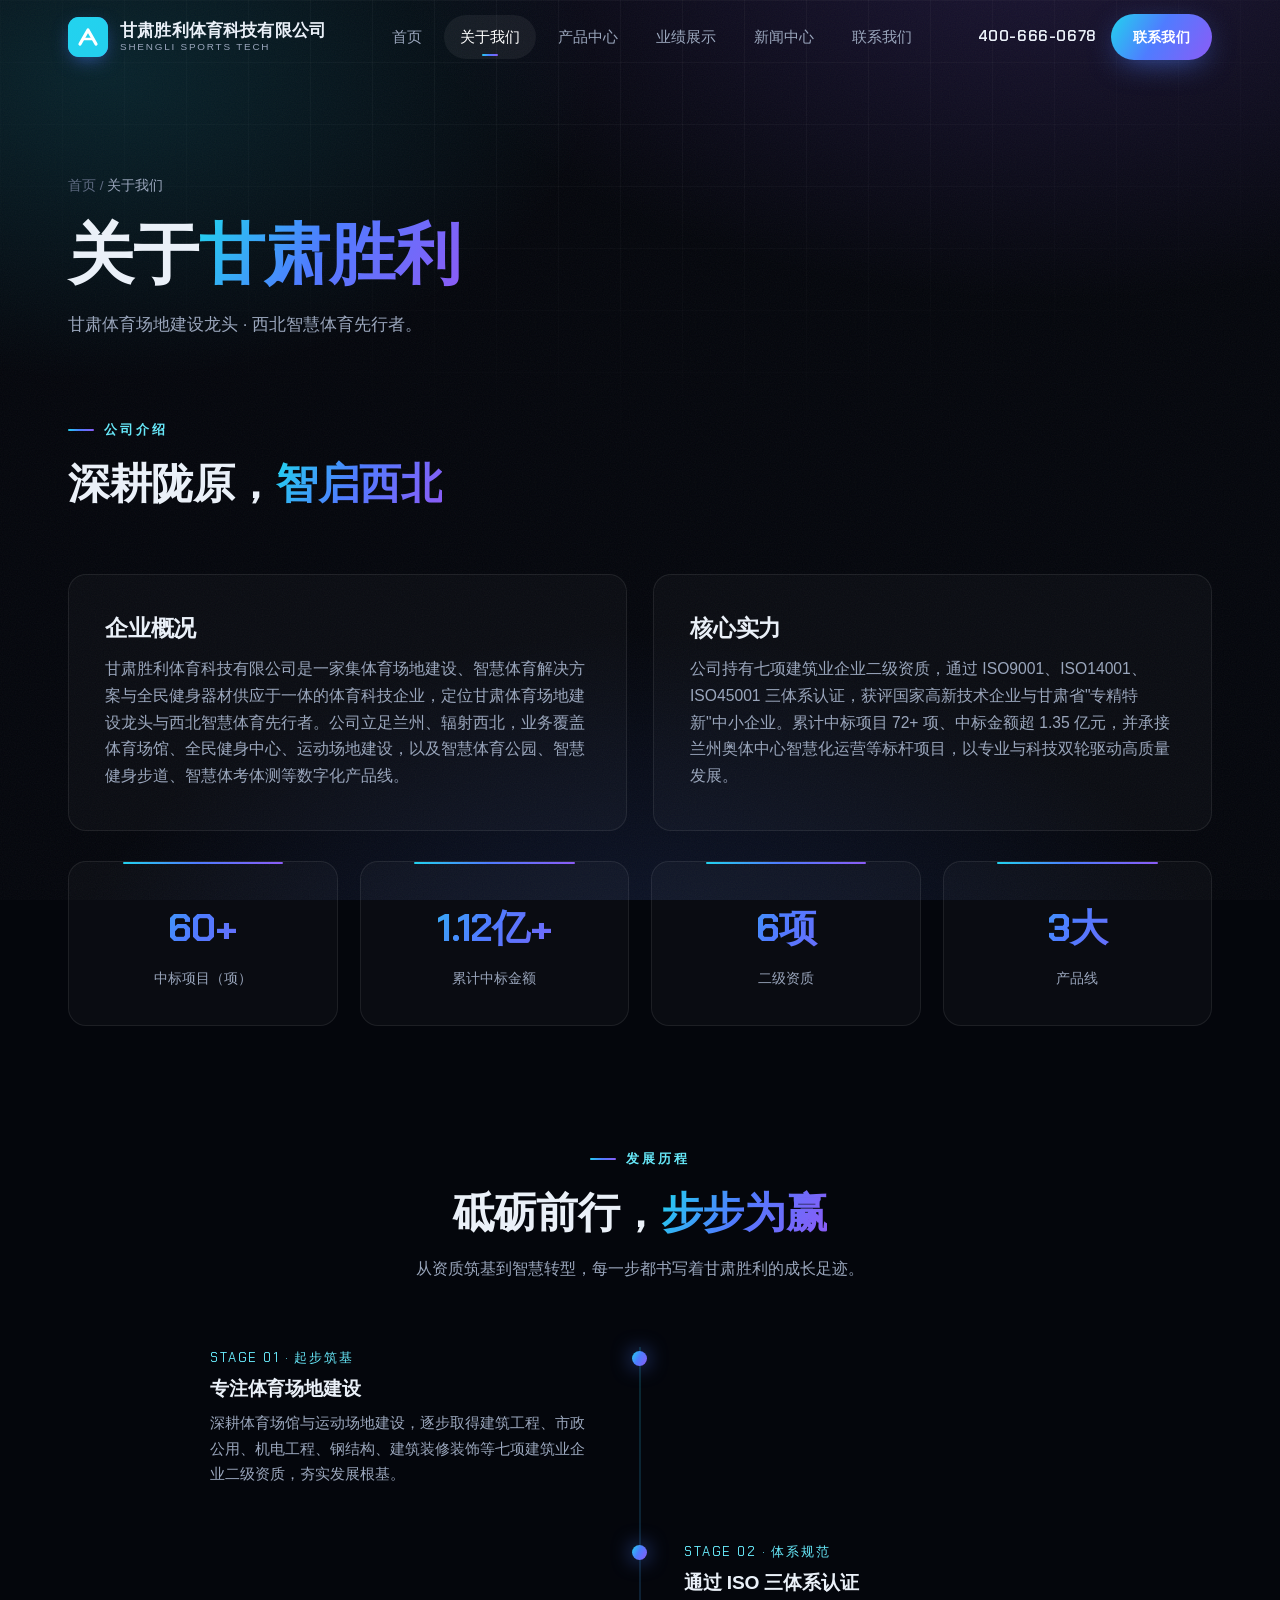
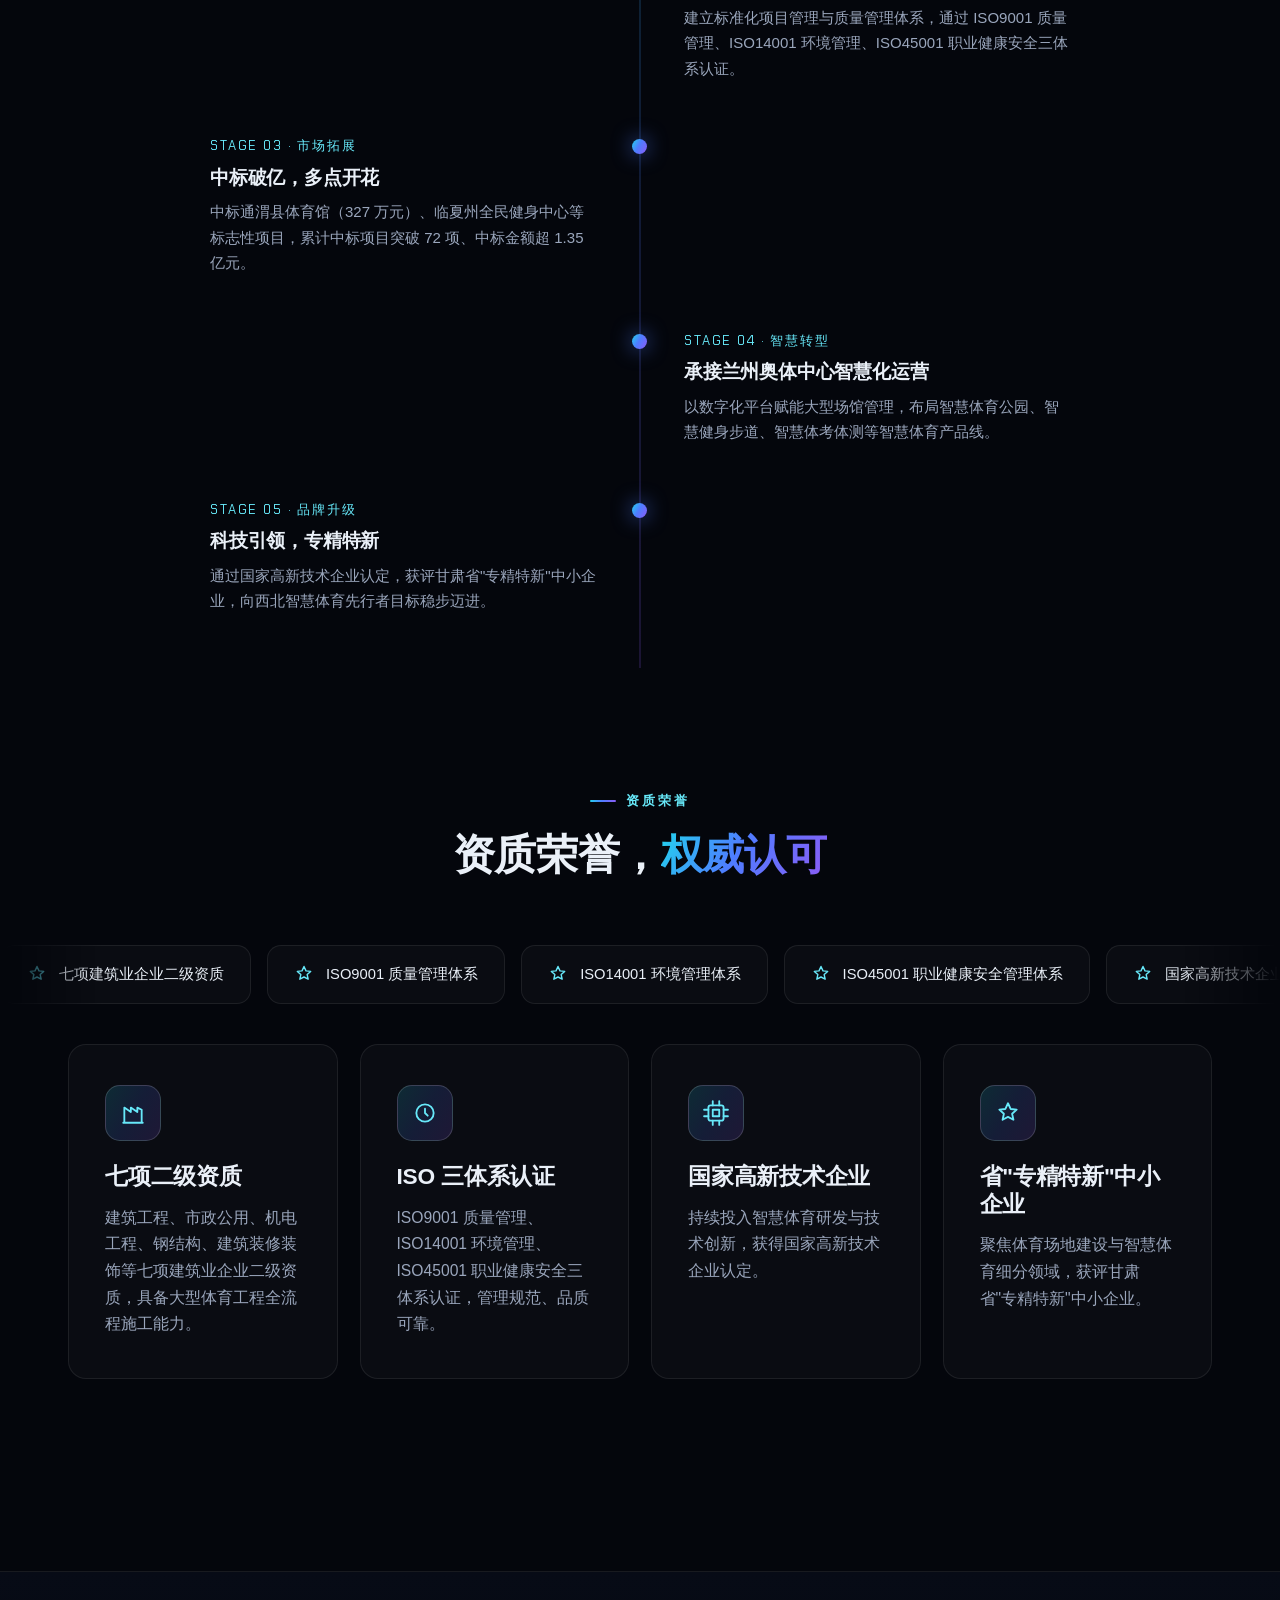
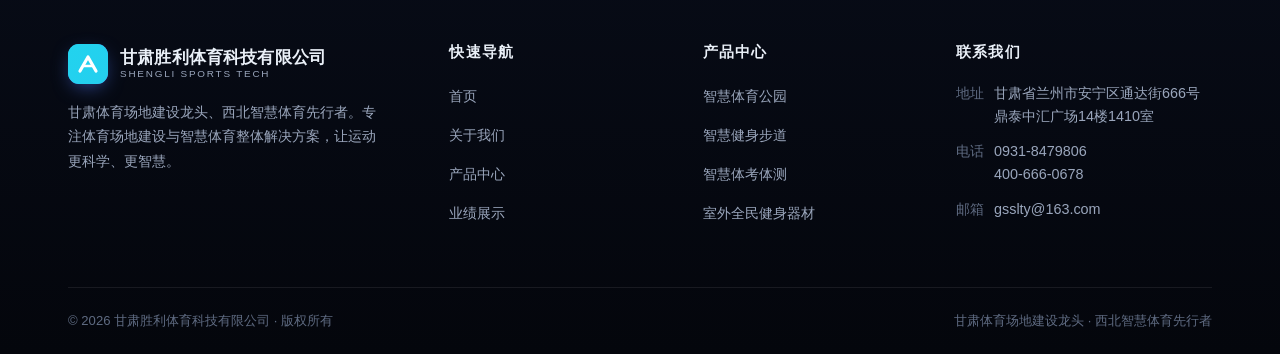
==== about.html @ 9ce58625 "feat: 甘肃胜利体育科技官网初版（深色科技风，六页整站）" ====
<!DOCTYPE html>
<html lang="zh-CN">
<head>
<meta charset="UTF-8">
<meta name="viewport" content="width=device-width, initial-scale=1.0">
<title>关于我们 · 甘肃胜利体育科技有限公司</title>
<meta name="description" content="了解甘肃胜利体育科技有限公司：甘肃体育场地建设龙头、西北智慧体育先行者，七项二级资质、ISO三体系、高新技术企业、省专精特新。">
<link rel="icon" href="data:image/svg+xml,%3Csvg xmlns='http://www.w3.org/2000/svg' viewBox='0 0 64 64'%3E%3Cdefs%3E%3ClinearGradient id='g' x1='0' y1='0' x2='64' y2='64'%3E%3Cstop stop-color='%2322d3ee'/%3E%3Cstop offset='1' stop-color='%238b5cf6'/%3E%3C/linearGradient%3E%3C/defs%3E%3Crect width='64' height='64' rx='16' fill='url(%23g)'/%3E%3Cpath d='M18 44 L32 20 L46 44' stroke='white' stroke-width='5' fill='none' stroke-linecap='round' stroke-linejoin='round'/%3E%3C/svg%3E">
<link rel="preconnect" href="https://fonts.googleapis.com">
<link rel="preconnect" href="https://fonts.gstatic.com" crossorigin>
<link href="https://fonts.googleapis.com/css2?family=Chakra+Petch:wght@500;600;700&display=swap" rel="stylesheet">
<link rel="stylesheet" href="assets/css/style.css">
</head>
<body>

<main>

  <section class="page-hero">
    <div class="container">
      <div class="crumb reveal"><a href="index.html">首页</a> / <b>关于我们</b></div>
      <h1 class="reveal">关于<span class="grad-text">甘肃胜利</span></h1>
      <p class="sub reveal" data-delay="1">甘肃体育场地建设龙头 · 西北智慧体育先行者。</p>
    </div>
  </section>

  <!-- 公司介绍 -->
  <section class="section" style="padding-top:0;">
    <div class="container">
      <div class="section-head reveal">
        <span class="eyebrow">公司介绍</span>
        <h2 class="section-title">深耕陇原，<span class="grad-text">智启西北</span></h2>
      </div>
      <div class="dual-grid">
        <div class="card position-card reveal">
          <h3>企业概况</h3>
          <p>甘肃胜利体育科技有限公司是一家集体育场地建设、智慧体育解决方案与全民健身器材供应于一体的体育科技企业，定位甘肃体育场地建设龙头与西北智慧体育先行者。公司立足兰州、辐射西北，业务覆盖体育场馆、全民健身中心、运动场地建设，以及智慧体育公园、智慧健身步道、智慧体考体测等数字化产品线。</p>
        </div>
        <div class="card position-card reveal" data-delay="1">
          <h3>核心实力</h3>
          <p>公司持有七项建筑业企业二级资质，通过 ISO9001、ISO14001、ISO45001 三体系认证，获评国家高新技术企业与甘肃省"专精特新"中小企业。累计中标项目 72+ 项、中标金额超 1.35 亿元，并承接兰州奥体中心智慧化运营等标杆项目，以专业与科技双轮驱动高质量发展。</p>
        </div>
      </div>
      <div class="bid-stats" style="margin-top:30px;">
        <div class="bid-stat reveal"><div class="v grad-text" data-count="72" data-suffix="+">72+</div><div class="l">中标项目（项）</div></div>
        <div class="bid-stat reveal" data-delay="1"><div class="v grad-text" data-count="1.35" data-decimals="2" data-suffix="亿+">1.35亿+</div><div class="l">累计中标金额</div></div>
        <div class="bid-stat reveal" data-delay="2"><div class="v grad-text" data-count="7" data-suffix="项">7项</div><div class="l">二级资质</div></div>
        <div class="bid-stat reveal" data-delay="3"><div class="v grad-text" data-count="4" data-suffix="大">4大</div><div class="l">产品线</div></div>
      </div>
    </div>
  </section>

  <!-- 发展历程 -->
  <section class="section" style="padding-top:0;">
    <div class="container">
      <div class="section-head center reveal">
        <span class="eyebrow">发展历程</span>
        <h2 class="section-title">砥砺前行，<span class="grad-text">步步为赢</span></h2>
        <p class="section-sub">从资质筑基到智慧转型，每一步都书写着甘肃胜利的成长足迹。</p>
      </div>
      <div class="timeline">
        <div class="tl-item reveal"><span class="dot"></span><div class="stage">STAGE 01 · 起步筑基</div><h3>专注体育场地建设</h3><p>深耕体育场馆与运动场地建设，逐步取得建筑工程、市政公用、机电工程、钢结构、建筑装修装饰等七项建筑业企业二级资质，夯实发展根基。</p></div>
        <div class="tl-item reveal"><span class="dot"></span><div class="stage">STAGE 02 · 体系规范</div><h3>通过 ISO 三体系认证</h3><p>建立标准化项目管理与质量管理体系，通过 ISO9001 质量管理、ISO14001 环境管理、ISO45001 职业健康安全三体系认证。</p></div>
        <div class="tl-item reveal"><span class="dot"></span><div class="stage">STAGE 03 · 市场拓展</div><h3>中标破亿，多点开花</h3><p>中标通渭县体育馆（327 万元）、临夏州全民健身中心等标志性项目，累计中标项目突破 72 项、中标金额超 1.35 亿元。</p></div>
        <div class="tl-item reveal"><span class="dot"></span><div class="stage">STAGE 04 · 智慧转型</div><h3>承接兰州奥体中心智慧化运营</h3><p>以数字化平台赋能大型场馆管理，布局智慧体育公园、智慧健身步道、智慧体考体测等智慧体育产品线。</p></div>
        <div class="tl-item reveal"><span class="dot"></span><div class="stage">STAGE 05 · 品牌升级</div><h3>科技引领，专精特新</h3><p>通过国家高新技术企业认定，获评甘肃省"专精特新"中小企业，向西北智慧体育先行者目标稳步迈进。</p></div>
      </div>
    </div>
  </section>

  <!-- 资质荣誉 -->
  <section class="section" style="padding-top:0;">
    <div class="container">
      <div class="section-head center reveal">
        <span class="eyebrow">资质荣誉</span>
        <h2 class="section-title">资质荣誉，<span class="grad-text">权威认可</span></h2>
      </div>
    </div>
    <div class="honor-marquee reveal">
      <div class="honor-track">
        <span class="honor-chip"><svg viewBox="0 0 24 24" fill="none" stroke="currentColor" stroke-width="1.7" stroke-linecap="round" stroke-linejoin="round"><path d="M12 3l2.4 5.3 5.6.6-4.2 3.8 1.2 5.5L12 15.6 7 18.2l1.2-5.5L4 8.9l5.6-.6z"/></svg>七项建筑业企业二级资质</span>
        <span class="honor-chip"><svg viewBox="0 0 24 24" fill="none" stroke="currentColor" stroke-width="1.7" stroke-linecap="round" stroke-linejoin="round"><path d="M12 3l2.4 5.3 5.6.6-4.2 3.8 1.2 5.5L12 15.6 7 18.2l1.2-5.5L4 8.9l5.6-.6z"/></svg>ISO9001 质量管理体系</span>
        <span class="honor-chip"><svg viewBox="0 0 24 24" fill="none" stroke="currentColor" stroke-width="1.7" stroke-linecap="round" stroke-linejoin="round"><path d="M12 3l2.4 5.3 5.6.6-4.2 3.8 1.2 5.5L12 15.6 7 18.2l1.2-5.5L4 8.9l5.6-.6z"/></svg>ISO14001 环境管理体系</span>
        <span class="honor-chip"><svg viewBox="0 0 24 24" fill="none" stroke="currentColor" stroke-width="1.7" stroke-linecap="round" stroke-linejoin="round"><path d="M12 3l2.4 5.3 5.6.6-4.2 3.8 1.2 5.5L12 15.6 7 18.2l1.2-5.5L4 8.9l5.6-.6z"/></svg>ISO45001 职业健康安全管理体系</span>
        <span class="honor-chip"><svg viewBox="0 0 24 24" fill="none" stroke="currentColor" stroke-width="1.7" stroke-linecap="round" stroke-linejoin="round"><path d="M12 3l2.4 5.3 5.6.6-4.2 3.8 1.2 5.5L12 15.6 7 18.2l1.2-5.5L4 8.9l5.6-.6z"/></svg>国家高新技术企业</span>
        <span class="honor-chip"><svg viewBox="0 0 24 24" fill="none" stroke="currentColor" stroke-width="1.7" stroke-linecap="round" stroke-linejoin="round"><path d="M12 3l2.4 5.3 5.6.6-4.2 3.8 1.2 5.5L12 15.6 7 18.2l1.2-5.5L4 8.9l5.6-.6z"/></svg>甘肃省"专精特新"中小企业</span>
        <span class="honor-chip"><svg viewBox="0 0 24 24" fill="none" stroke="currentColor" stroke-width="1.7" stroke-linecap="round" stroke-linejoin="round"><path d="M12 3l2.4 5.3 5.6.6-4.2 3.8 1.2 5.5L12 15.6 7 18.2l1.2-5.5L4 8.9l5.6-.6z"/></svg>兰州奥体中心智慧化运营</span>
      </div>
    </div>
    <div class="container">
      <div class="honor-grid">
        <div class="card position-card reveal">
          <div class="ico"><svg viewBox="0 0 24 24" fill="none" stroke="currentColor" stroke-width="1.7" stroke-linecap="round" stroke-linejoin="round"><path d="M3 21h18M4 21V7l6 4V7l6 4V7l4 2v12"/></svg></div>
          <h3>七项二级资质</h3>
          <p>建筑工程、市政公用、机电工程、钢结构、建筑装修装饰等七项建筑业企业二级资质，具备大型体育工程全流程施工能力。</p>
        </div>
        <div class="card position-card reveal" data-delay="1">
          <div class="ico"><svg viewBox="0 0 24 24" fill="none" stroke="currentColor" stroke-width="1.7" stroke-linecap="round" stroke-linejoin="round"><circle cx="12" cy="12" r="8"/><path d="M12 8v4l2.5 2.5"/></svg></div>
          <h3>ISO 三体系认证</h3>
          <p>ISO9001 质量管理、ISO14001 环境管理、ISO45001 职业健康安全三体系认证，管理规范、品质可靠。</p>
        </div>
        <div class="card position-card reveal" data-delay="2">
          <div class="ico"><svg viewBox="0 0 24 24" fill="none" stroke="currentColor" stroke-width="1.7" stroke-linecap="round" stroke-linejoin="round"><rect x="5" y="5" width="14" height="14" rx="2"/><path d="M9 1v4M15 1v4M9 19v4M15 19v4M1 9h4M1 15h4M19 9h4M19 15h4M9 9h6v6H9z"/></svg></div>
          <h3>国家高新技术企业</h3>
          <p>持续投入智慧体育研发与技术创新，获得国家高新技术企业认定。</p>
        </div>
        <div class="card position-card reveal" data-delay="3">
          <div class="ico"><svg viewBox="0 0 24 24" fill="none" stroke="currentColor" stroke-width="1.7" stroke-linecap="round" stroke-linejoin="round"><path d="M12 3l2.4 5.3 5.6.6-4.2 3.8 1.2 5.5L12 15.6 7 18.2l1.2-5.5L4 8.9l5.6-.6z"/></svg></div>
          <h3>省"专精特新"中小企业</h3>
          <p>聚焦体育场地建设与智慧体育细分领域，获评甘肃省"专精特新"中小企业。</p>
        </div>
      </div>
    </div>
  </section>

</main>

<script src="assets/js/main.js"></script>
</body>
</html>
---- assets/css/style.css ----
/* ============================================================
   甘肃胜利体育科技有限公司 · 官网设计系统
   深色科技风 · 蓝紫青高级配色 · 大留白 · 微动效
   ============================================================ */

:root {
  /* 基础色 */
  --bg: #04060c;
  --bg-2: #070b16;
  --bg-3: #0b1120;
  --panel: rgba(255, 255, 255, 0.028);
  --panel-2: rgba(255, 255, 255, 0.045);
  --border: rgba(255, 255, 255, 0.08);
  --border-strong: rgba(255, 255, 255, 0.16);

  /* 文字 */
  --text: #eaf0f8;
  --text-muted: #9aa6bc;
  --text-dim: #5f6b82;

  /* 品牌色（蓝 · 紫 · 青） */
  --cyan: #22d3ee;
  --cyan-soft: #67e8f9;
  --blue: #4f7cff;
  --blue-soft: #7ea2ff;
  --violet: #8b5cf6;
  --violet-soft: #b49af9;

  --grad: linear-gradient(120deg, #22d3ee 0%, #4f7cff 46%, #8b5cf6 100%);
  --grad-soft: linear-gradient(120deg, rgba(34,211,238,.16), rgba(79,124,255,.16), rgba(139,92,246,.16));

  --font-sans: "PingFang SC", "Hiragino Sans GB", "Microsoft YaHei", "Noto Sans CJK SC", -apple-system, "Segoe UI", Roboto, sans-serif;
  --font-display: "Chakra Petch", "PingFang SC", "Hiragino Sans GB", "Microsoft YaHei", sans-serif;

  --maxw: 1200px;
  --radius: 18px;
  --radius-sm: 12px;
  --nav-h: 74px;
  --ease: cubic-bezier(.22, 1, .36, 1);
}

* { margin: 0; padding: 0; box-sizing: border-box; }

html { scroll-behavior: smooth; -webkit-text-size-adjust: 100%; }

body {
  font-family: var(--font-sans);
  background: var(--bg);
  color: var(--text);
  line-height: 1.7;
  font-size: 16px;
  overflow-x: hidden;
  -webkit-font-smoothing: antialiased;
  text-rendering: optimizeLegibility;
}

::selection { background: rgba(79, 124, 255, .35); color: #fff; }

img, svg { display: block; max-width: 100%; }
a { color: inherit; text-decoration: none; }
ul { list-style: none; }
button { font-family: inherit; cursor: pointer; border: none; background: none; color: inherit; }

/* 全局氛围背景：网格 + 光晕 */
.site-bg {
  position: fixed;
  inset: 0;
  z-index: -2;
  background:
    radial-gradient(1100px 620px at 82% -8%, rgba(139, 92, 246, .18), transparent 60%),
    radial-gradient(900px 560px at 8% 8%, rgba(34, 211, 238, .14), transparent 55%),
    radial-gradient(1000px 720px at 50% 118%, rgba(79, 124, 255, .16), transparent 60%),
    var(--bg);
}
.site-bg::after {
  content: "";
  position: absolute;
  inset: 0;
  background-image:
    linear-gradient(rgba(255,255,255,.035) 1px, transparent 1px),
    linear-gradient(90deg, rgba(255,255,255,.035) 1px, transparent 1px);
  background-size: 62px 62px;
  -webkit-mask-image: radial-gradient(ellipse 90% 70% at 50% 0%, #000 20%, transparent 78%);
          mask-image: radial-gradient(ellipse 90% 70% at 50% 0%, #000 20%, transparent 78%);
}

/* 噪点纹理 */
.grain {
  position: fixed;
  inset: 0;
  z-index: -1;
  pointer-events: none;
  opacity: .05;
  background-image: url("data:image/svg+xml,%3Csvg xmlns='http://www.w3.org/2000/svg' width='160' height='160'%3E%3Cfilter id='n'%3E%3CfeTurbulence type='fractalNoise' baseFrequency='.85' numOctaves='2'/%3E%3C/filter%3E%3Crect width='100%25' height='100%25' filter='url(%23n)'/%3E%3C/svg%3E");
}

/* 排版 */
h1, h2, h3, h4 { font-weight: 700; line-height: 1.22; letter-spacing: -.01em; }
h1 { font-size: clamp(2.3rem, 5.4vw, 4.1rem); }
h2 { font-size: clamp(1.7rem, 3.4vw, 2.6rem); }
h3 { font-size: clamp(1.15rem, 2vw, 1.42rem); }

.num, .stat-value, .eyebrow, .badge { font-family: var(--font-display); }

.eyebrow {
  display: inline-flex;
  align-items: center;
  gap: 10px;
  font-size: .82rem;
  font-weight: 600;
  letter-spacing: .22em;
  text-transform: uppercase;
  color: var(--cyan-soft);
}
.eyebrow::before {
  content: "";
  width: 26px; height: 2px;
  background: var(--grad);
  border-radius: 2px;
}

.grad-text {
  background: var(--grad);
  -webkit-background-clip: text;
  background-clip: text;
  color: transparent;
}

/* 布局 */
.container { width: 100%; max-width: var(--maxw); margin: 0 auto; padding: 0 28px; }
.section { padding: clamp(64px, 9vw, 120px) 0; position: relative; }
.section-tight { padding: clamp(40px, 6vw, 72px) 0; }

.section-head { max-width: 720px; margin: 0 0 clamp(40px, 6vw, 64px); }
.section-head.center { margin-left: auto; margin-right: auto; text-align: center; }
.section-head.center .eyebrow { justify-content: center; }
.section-title { margin: 18px 0 16px; }
.section-sub { color: var(--text-muted); font-size: 1.02rem; }

/* 按钮 */
.btn {
  position: relative;
  display: inline-flex;
  align-items: center;
  gap: 10px;
  padding: 14px 30px;
  border-radius: 999px;
  font-size: .98rem;
  font-weight: 600;
  letter-spacing: .02em;
  transition: transform .35s var(--ease), box-shadow .35s var(--ease), background .35s var(--ease), border-color .35s;
  overflow: hidden;
  white-space: nowrap;
}
.btn svg { width: 17px; height: 17px; }
.btn-primary {
  background: var(--grad);
  color: #fff;
  box-shadow: 0 8px 30px -8px rgba(79, 124, 255, .65);
}
.btn-primary::after {
  content: "";
  position: absolute;
  inset: 0;
  background: linear-gradient(120deg, transparent 30%, rgba(255,255,255,.35) 50%, transparent 70%);
  transform: translateX(-110%);
  transition: transform .7s var(--ease);
}
.btn-primary:hover { transform: translateY(-3px); box-shadow: 0 14px 40px -8px rgba(79, 124, 255, .8); }
.btn-primary:hover::after { transform: translateX(110%); }
.btn-ghost {
  border: 1px solid var(--border-strong);
  background: rgba(255,255,255,.02);
  color: var(--text);
}
.btn-ghost:hover { border-color: var(--cyan); background: rgba(34,211,238,.08); transform: translateY(-3px); }
.btn-sm { padding: 11px 22px; font-size: .9rem; }

/* ============ 顶栏 ============ */
.site-header {
  position: fixed;
  top: 0; left: 0; right: 0;
  z-index: 100;
  height: var(--nav-h);
  transition: background .4s, border-color .4s, backdrop-filter .4s;
  border-bottom: 1px solid transparent;
}
.site-header.scrolled {
  background: rgba(4, 6, 12, .72);
  -webkit-backdrop-filter: blur(18px);
  backdrop-filter: blur(18px);
  border-bottom-color: var(--border);
}
.nav-wrap {
  height: var(--nav-h);
  display: flex;
  align-items: center;
  justify-content: space-between;
  gap: 24px;
}
.brand { display: flex; align-items: center; gap: 12px; }
.brand-mark {
  width: 40px; height: 40px;
  flex: none;
  border-radius: 11px;
  background: var(--grad);
  display: grid; place-items: center;
  box-shadow: 0 6px 20px -6px rgba(79, 124, 255, .7);
}
.brand-name { font-size: 1.05rem; font-weight: 700; letter-spacing: .01em; line-height: 1.2; }
.brand-name small { display: block; font-size: .62rem; font-weight: 500; letter-spacing: .18em; color: var(--text-muted); }

.nav-links { display: flex; align-items: center; gap: 6px; }
.nav-links a {
  position: relative;
  padding: 9px 16px;
  font-size: .95rem;
  color: var(--text-muted);
  border-radius: 999px;
  transition: color .3s, background .3s;
}
.nav-links a:hover { color: var(--text); }
.nav-links a.active { color: #fff; background: rgba(255,255,255,.06); }
.nav-links a.active::after {
  content: "";
  position: absolute;
  left: 50%; bottom: 3px;
  transform: translateX(-50%);
  width: 16px; height: 2px;
  background: var(--grad);
  border-radius: 2px;
}
.nav-cta { display: flex; align-items: center; gap: 14px; }
.nav-tel { font-family: var(--font-display); font-weight: 600; font-size: .95rem; color: var(--text); letter-spacing: .04em; }

.burger { display: none; width: 42px; height: 42px; border-radius: 10px; border: 1px solid var(--border-strong); position: relative; }
.burger span {
  position: absolute; left: 11px; right: 11px; height: 2px;
  background: var(--text); border-radius: 2px;
  transition: transform .35s var(--ease), opacity .25s;
}
.burger span:nth-child(1) { top: 15px; }
.burger span:nth-child(2) { top: 21px; }
.burger span:nth-child(3) { top: 27px; }
.burger.open span:nth-child(1) { top: 21px; transform: rotate(45deg); }
.burger.open span:nth-child(2) { opacity: 0; }
.burger.open span:nth-child(3) { top: 21px; transform: rotate(-45deg); }

/* 移动端导航 */
.mobile-menu {
  position: fixed;
  inset: 0;
  z-index: 99;
  background: rgba(4, 6, 12, .96);
  -webkit-backdrop-filter: blur(20px);
  backdrop-filter: blur(20px);
  display: flex;
  flex-direction: column;
  justify-content: center;
  padding: 0 32px;
  opacity: 0;
  pointer-events: none;
  transition: opacity .4s var(--ease);
}
.mobile-menu.open { opacity: 1; pointer-events: auto; }
.mobile-menu a {
  display: block;
  padding: 17px 4px;
  font-size: 1.5rem;
  font-weight: 600;
  color: var(--text);
  border-bottom: 1px solid var(--border);
  transition: color .3s, padding-left .3s;
}
.mobile-menu a:hover, .mobile-menu a.active { color: var(--cyan-soft); padding-left: 14px; }
.mobile-menu .m-tel { margin-top: 28px; color: var(--text-muted); font-size: 1rem; }

/* ============ Hero ============ */
.hero {
  position: relative;
  padding: calc(var(--nav-h) + clamp(60px, 9vw, 120px)) 0 clamp(64px, 9vw, 110px);
  overflow: hidden;
}
.hero-grid {
  display: grid;
  grid-template-columns: 1.05fr .95fr;
  gap: clamp(32px, 5vw, 64px);
  align-items: center;
}
.hero-badge {
  display: inline-flex;
  align-items: center;
  gap: 10px;
  padding: 9px 16px;
  border-radius: 999px;
  border: 1px solid var(--border-strong);
  background: var(--panel);
  font-size: .85rem;
  color: var(--text-muted);
  letter-spacing: .04em;
  margin-bottom: 26px;
}
.hero-badge .dot {
  width: 8px; height: 8px; border-radius: 50%;
  background: var(--cyan);
  box-shadow: 0 0 12px var(--cyan);
  animation: pulse 2.2s infinite;
}
@keyframes pulse { 0%,100% { opacity: 1; } 50% { opacity: .35; } }

.hero h1 { margin-bottom: 22px; }
.hero .lead { font-size: clamp(1.02rem, 1.6vw, 1.18rem); color: var(--text-muted); max-width: 560px; margin-bottom: 36px; }
.hero-actions { display: flex; flex-wrap: wrap; gap: 16px; margin-bottom: 48px; }

/* Hero 数据条 */
.hero-stats {
  display: grid;
  grid-template-columns: repeat(4, 1fr);
  gap: 0;
  border: 1px solid var(--border);
  border-radius: var(--radius);
  background: var(--panel);
  -webkit-backdrop-filter: blur(8px);
  backdrop-filter: blur(8px);
  overflow: hidden;
}
.hero-stats .stat { padding: 24px 20px; border-left: 1px solid var(--border); }
.hero-stats .stat:first-child { border-left: none; }
.stat-value {
  font-size: clamp(1.7rem, 3vw, 2.4rem);
  font-weight: 700;
  letter-spacing: -.02em;
  background: var(--grad);
  -webkit-background-clip: text;
  background-clip: text;
  color: transparent;
  line-height: 1.1;
}
.stat-label { margin-top: 7px; font-size: .82rem; color: var(--text-muted); letter-spacing: .05em; }

/* Hero 视觉 */
.hero-visual { position: relative; min-height: 420px; }
.hero-orbit {
  position: absolute;
  inset: 0;
  display: grid;
  place-items: center;
}
.hero-ring {
  position: absolute;
  border-radius: 50%;
  border: 1px solid var(--border);
}
.ring-1 { width: 300px; height: 300px; animation: spin 40s linear infinite; }
.ring-2 { width: 420px; height: 420px; border-style: dashed; animation: spin 70s linear infinite reverse; }
.ring-3 { width: 540px; height: 540px; opacity: .5; }
.ring-1::before, .ring-2::before {
  content: "";
  position: absolute;
  width: 10px; height: 10px;
  border-radius: 50%;
  background: var(--cyan);
  box-shadow: 0 0 18px var(--cyan);
  top: -5px; left: 50%;
}
.ring-2::before { background: var(--violet); box-shadow: 0 0 18px var(--violet); }
@keyframes spin { to { transform: rotate(360deg); } }

.hero-core {
  position: relative;
  width: 210px; height: 210px;
  border-radius: 50%;
  background: radial-gradient(circle at 32% 28%, rgba(255,255,255,.14), transparent 46%), var(--grad);
  display: grid;
  place-items: center;
  box-shadow: 0 0 90px -10px rgba(79, 124, 255, .8), 0 30px 60px -30px rgba(0,0,0,.8);
}
.hero-core span {
  font-family: var(--font-display);
  font-size: 3.4rem;
  font-weight: 700;
  color: #fff;
  letter-spacing: -.04em;
}
.hero-core em { font-style: normal; font-size: .86rem; letter-spacing: .3em; color: rgba(255,255,255,.9); display: block; text-align: center; }
.hero-float {
  position: absolute;
  padding: 14px 18px;
  border-radius: var(--radius-sm);
  background: rgba(11, 17, 32, .85);
  border: 1px solid var(--border-strong);
  -webkit-backdrop-filter: blur(12px);
  backdrop-filter: blur(12px);
  font-size: .82rem;
  color: var(--text-muted);
  box-shadow: 0 18px 40px -20px rgba(0,0,0,.7);
  animation: floaty 6s ease-in-out infinite;
}
.hero-float b { display: block; font-family: var(--font-display); font-size: 1.15rem; color: #fff; }
.f1 { top: 6%; right: 2%; }
.f2 { bottom: 10%; left: 0; animation-delay: -2s; }
.f3 { bottom: 2%; right: 14%; animation-delay: -4s; }
@keyframes floaty { 0%,100% { transform: translateY(0); } 50% { transform: translateY(-14px); } }

/* ============ 卡片通用 ============ */
.card {
  position: relative;
  background: var(--panel);
  border: 1px solid var(--border);
  border-radius: var(--radius);
  overflow: hidden;
  transition: transform .45s var(--ease), border-color .45s, box-shadow .45s;
}
.card:hover { transform: translateY(-6px); border-color: var(--border-strong); box-shadow: 0 24px 50px -24px rgba(0,0,0,.8); }
.card::before {
  content: "";
  position: absolute;
  inset: 0;
  background: radial-gradient(420px 220px at 50% -20%, rgba(79,124,255,.12), transparent 70%);
  opacity: 0;
  transition: opacity .45s;
  pointer-events: none;
}
.card:hover::before { opacity: 1; }

/* 定位卡片 */
.dual-grid { display: grid; grid-template-columns: repeat(2, 1fr); gap: 26px; }
.position-card { padding: 40px 36px; }
.position-card .ico {
  width: 56px; height: 56px;
  border-radius: 15px;
  background: var(--grad-soft);
  border: 1px solid var(--border-strong);
  display: grid; place-items: center;
  margin-bottom: 22px;
  color: var(--cyan-soft);
}
.position-card .ico svg { width: 26px; height: 26px; }
.position-card h3 { margin-bottom: 14px; }
.position-card p { color: var(--text-muted); font-size: .98rem; }
.position-card .tags { margin-top: 22px; display: flex; flex-wrap: wrap; gap: 8px; }
.tag {
  font-size: .78rem;
  padding: 6px 13px;
  border-radius: 999px;
  border: 1px solid var(--border-strong);
  color: var(--text-muted);
  background: rgba(255,255,255,.02);
}

/* ============ 产品卡片 ============ */
.product-grid { display: grid; grid-template-columns: repeat(4, 1fr); gap: 22px; }
.product-card { padding: 34px 28px; display: flex; flex-direction: column; }
.product-card .idx {
  font-family: var(--font-display);
  font-size: .8rem;
  font-weight: 600;
  letter-spacing: .18em;
  color: var(--text-dim);
  margin-bottom: 30px;
}
.product-card .ico {
  width: 54px; height: 54px;
  border-radius: 14px;
  background: var(--grad-soft);
  border: 1px solid var(--border-strong);
  display: grid; place-items: center;
  margin-bottom: 22px;
  color: var(--blue-soft);
  transition: transform .45s var(--ease);
}
.product-card:hover .ico { transform: scale(1.08) rotate(-4deg); }
.product-card .ico svg { width: 26px; height: 26px; }
.product-card h3 { margin-bottom: 12px; }
.product-card p { color: var(--text-muted); font-size: .93rem; flex: 1; }
.product-card .more {
  margin-top: 22px;
  display: inline-flex; align-items: center; gap: 8px;
  font-size: .86rem; font-weight: 600; color: var(--cyan-soft);
  transition: gap .3s;
}
.product-card:hover .more { gap: 14px; }
.product-card .more svg { width: 15px; height: 15px; }

/* ============ 业绩 ============ */
.case-grid { display: grid; grid-template-columns: repeat(3, 1fr); gap: 22px; }
.case-card { cursor: pointer; }
.case-card .cover {
  height: 200px;
  position: relative;
  overflow: hidden;
  display: grid; place-items: center;
}
.case-card .cover .cb {
  position: absolute;
  font-family: var(--font-display);
  font-size: 5rem; font-weight: 700;
  color: rgba(255,255,255,.06);
  letter-spacing: -.04em;
}
.case-card .cover svg { width: 52px; height: 52px; color: rgba(255,255,255,.9); position: relative; }
.case-card .body { padding: 26px 28px; }
.case-card .meta { display: flex; align-items: center; gap: 10px; margin-bottom: 12px; }
.case-card .meta .tag { padding: 4px 11px; font-size: .72rem; }
.case-card h3 { font-size: 1.18rem; margin-bottom: 8px; }
.case-card p { color: var(--text-muted); font-size: .9rem; }

/* 中标统计 */
.bid-stats { display: grid; grid-template-columns: repeat(4, 1fr); gap: 22px; margin-top: 30px; }
.bid-stat {
  padding: 34px 28px;
  text-align: center;
  border-radius: var(--radius);
  background: var(--panel);
  border: 1px solid var(--border);
  position: relative;
  overflow: hidden;
}
.bid-stat::after {
  content: "";
  position: absolute;
  left: 20%; right: 20%; top: 0; height: 2px;
  background: var(--grad);
  border-radius: 2px;
}
.bid-stat .v { font-family: var(--font-display); font-size: 2.4rem; font-weight: 700; letter-spacing: -.02em; }
.bid-stat .l { margin-top: 6px; color: var(--text-muted); font-size: .88rem; }

/* ============ 资质荣誉 ============ */
.honor-marquee { overflow: hidden; -webkit-mask-image: linear-gradient(90deg, transparent, #000 8%, #000 92%, transparent); mask-image: linear-gradient(90deg, transparent, #000 8%, #000 92%, transparent); }
.honor-track { display: flex; gap: 16px; width: max-content; animation: marquee 34s linear infinite; }
.honor-track:hover { animation-play-state: paused; }
@keyframes marquee { to { transform: translateX(-50%); } }
.honor-chip {
  display: inline-flex; align-items: center; gap: 12px;
  padding: 16px 26px;
  border-radius: 14px;
  background: var(--panel);
  border: 1px solid var(--border);
  white-space: nowrap;
  font-size: .92rem;
  color: var(--text);
  transition: border-color .3s, background .3s;
}
.honor-chip:hover { border-color: var(--cyan); background: rgba(34,211,238,.06); }
.honor-chip svg { width: 20px; height: 20px; color: var(--cyan-soft); flex: none; }

.honor-grid { display: grid; grid-template-columns: repeat(4, 1fr); gap: 22px; margin-top: 40px; }

/* ============ 新闻 ============ */
.news-grid { display: grid; grid-template-columns: repeat(3, 1fr); gap: 22px; }
.news-card { padding: 30px 28px; }
.news-card .date {
  font-family: var(--font-display);
  font-size: .82rem;
  letter-spacing: .06em;
  color: var(--text-dim);
  margin-bottom: 14px;
}
.news-card h3 { font-size: 1.12rem; margin-bottom: 12px; transition: color .3s; }
.news-card:hover h3 { color: var(--cyan-soft); }
.news-card p { color: var(--text-muted); font-size: .9rem; margin-bottom: 20px; }
.news-card .more { font-size: .85rem; font-weight: 600; color: var(--cyan-soft); display: inline-flex; gap: 8px; align-items: center; }

/* ============ 联系条 ============ */
.contact-strip {
  position: relative;
  border-radius: 26px;
  padding: clamp(40px, 6vw, 64px);
  overflow: hidden;
  border: 1px solid var(--border-strong);
  background: linear-gradient(120deg, rgba(34,211,238,.1), rgba(79,124,255,.1), rgba(139,92,246,.12));
}
.contact-strip .inner { display: flex; align-items: center; justify-content: space-between; gap: 32px; flex-wrap: wrap; }
.contact-strip h2 { font-size: clamp(1.5rem, 3vw, 2.2rem); }
.contact-strip p { color: var(--text-muted); margin-top: 12px; max-width: 520px; }

/* ============ 页内 Hero ============ */
.page-hero {
  position: relative;
  padding: calc(var(--nav-h) + clamp(56px, 8vw, 100px)) 0 clamp(44px, 6vw, 72px);
  overflow: hidden;
}
.page-hero .crumb { font-size: .85rem; color: var(--text-dim); margin-bottom: 18px; }
.page-hero .crumb b { color: var(--text-muted); font-weight: 500; }
.page-hero h1 { margin-bottom: 16px; }
.page-hero .sub { color: var(--text-muted); font-size: 1.05rem; max-width: 640px; }

/* ============ 关于：时间线 ============ */
.timeline { position: relative; margin: 0 auto; max-width: 860px; }
.timeline::before {
  content: "";
  position: absolute;
  left: 50%; top: 0; bottom: 0;
  width: 1px;
  background: linear-gradient(var(--cyan), var(--blue), var(--violet));
  opacity: .35;
  transform: translateX(-50%);
}
.tl-item { position: relative; width: 50%; padding: 0 44px 54px 0; }
.tl-item:nth-child(even) { margin-left: 50%; padding: 0 0 54px 44px; }
.tl-item .dot {
  position: absolute;
  right: -7px; top: 4px;
  width: 15px; height: 15px;
  border-radius: 50%;
  background: var(--grad);
  box-shadow: 0 0 20px rgba(79,124,255,.7);
}
.tl-item:nth-child(even) .dot { right: auto; left: -8px; }
.tl-item .stage {
  font-family: var(--font-display);
  font-size: .82rem;
  letter-spacing: .14em;
  color: var(--cyan-soft);
  margin-bottom: 8px;
}
.tl-item h3 { font-size: 1.2rem; margin-bottom: 10px; }
.tl-item p { color: var(--text-muted); font-size: .94rem; }

/* ============ 产品详情 ============ */
.product-detail { display: grid; grid-template-columns: repeat(2, 1fr); gap: 26px; }
.pd-card { padding: 44px 38px; }
.pd-card .ico {
  width: 58px; height: 58px;
  border-radius: 15px;
  background: var(--grad-soft);
  border: 1px solid var(--border-strong);
  display: grid; place-items: center;
  margin-bottom: 24px;
  color: var(--blue-soft);
}
.pd-card .ico svg { width: 28px; height: 28px; }
.pd-card h3 { font-size: 1.5rem; margin-bottom: 16px; }
.pd-card .desc { color: var(--text-muted); margin-bottom: 24px; }
.pd-card ul li {
  position: relative;
  padding: 9px 0 9px 26px;
  color: var(--text-muted);
  font-size: .94rem;
  border-bottom: 1px solid var(--border);
}
.pd-card ul li:last-child { border-bottom: none; }
.pd-card ul li::before {
  content: "";
  position: absolute;
  left: 2px; top: 18px;
  width: 8px; height: 8px;
  border-radius: 2px;
  background: var(--grad);
  transform: rotate(45deg);
}

/* ============ 联系页 ============ */
.contact-grid { display: grid; grid-template-columns: 1fr 1.1fr; gap: 26px; align-items: stretch; }
.contact-info-card { padding: 44px 38px; }
.contact-info-card .head { margin-bottom: 30px; }
.contact-info-card h2 { font-size: 1.6rem; margin-bottom: 10px; }
.contact-info-card .head p { color: var(--text-muted); }
.info-list li { display: flex; gap: 16px; padding: 18px 0; border-bottom: 1px solid var(--border); }
.info-list li:last-child { border-bottom: none; }
.info-list .ico {
  width: 44px; height: 44px; flex: none;
  border-radius: 12px;
  background: var(--grad-soft);
  border: 1px solid var(--border-strong);
  display: grid; place-items: center;
  color: var(--cyan-soft);
}
.info-list .ico svg { width: 20px; height: 20px; }
.info-list .k { font-size: .8rem; color: var(--text-dim); letter-spacing: .06em; }
.info-list .v { font-size: 1.02rem; color: var(--text); font-weight: 500; }
.info-list .v.phone { font-family: var(--font-display); letter-spacing: .03em; }

.form-card { padding: 44px 38px; }
.form-grid { display: grid; grid-template-columns: 1fr 1fr; gap: 18px; }
.form-field { display: flex; flex-direction: column; gap: 8px; }
.form-field.full { grid-column: 1 / -1; }
.form-field label { font-size: .84rem; color: var(--text-muted); letter-spacing: .04em; }
.form-field input, .form-field textarea {
  background: rgba(255,255,255,.03);
  border: 1px solid var(--border);
  border-radius: var(--radius-sm);
  padding: 14px 16px;
  color: var(--text);
  font-family: inherit;
  font-size: .96rem;
  transition: border-color .3s, box-shadow .3s;
  outline: none;
}
.form-field textarea { resize: vertical; min-height: 130px; }
.form-field input:focus, .form-field textarea:focus {
  border-color: var(--cyan);
  box-shadow: 0 0 0 3px rgba(34,211,238,.15);
}
.form-note { margin-top: 16px; font-size: .8rem; color: var(--text-dim); }

/* ============ 页脚 ============ */
.site-footer {
  margin-top: clamp(40px, 6vw, 80px);
  border-top: 1px solid var(--border);
  background: linear-gradient(var(--bg-2), var(--bg));
  position: relative;
}
.footer-grid {
  display: grid;
  grid-template-columns: 1.6fr 1fr 1fr 1.2fr;
  gap: 40px;
  padding: clamp(48px, 6vw, 72px) 0 48px;
}
.footer-brand p { color: var(--text-muted); font-size: .9rem; margin-top: 16px; max-width: 320px; }
.footer-col h4 { font-size: .92rem; letter-spacing: .08em; color: var(--text); margin-bottom: 20px; }
.footer-col ul li { margin-bottom: 12px; }
.footer-col ul a { color: var(--text-muted); font-size: .9rem; transition: color .3s, padding-left .3s; }
.footer-col ul a:hover { color: var(--cyan-soft); padding-left: 5px; }
.footer-contact li { display: flex; gap: 10px; color: var(--text-muted); font-size: .9rem; margin-bottom: 12px; line-height: 1.6; }
.footer-contact .k { color: var(--text-dim); flex: none; }
.footer-bottom {
  border-top: 1px solid var(--border);
  padding: 22px 0;
  display: flex;
  align-items: center;
  justify-content: space-between;
  gap: 16px;
  flex-wrap: wrap;
  font-size: .82rem;
  color: var(--text-dim);
}

/* ============ 滚动显现动画 ============ */
.reveal { opacity: 0; transform: translateY(30px); transition: opacity .8s var(--ease), transform .8s var(--ease); }
.reveal.in { opacity: 1; transform: none; }
.reveal[data-delay="1"] { transition-delay: .08s; }
.reveal[data-delay="2"] { transition-delay: .16s; }
.reveal[data-delay="3"] { transition-delay: .24s; }
.reveal[data-delay="4"] { transition-delay: .32s; }
.reveal[data-delay="5"] { transition-delay: .4s; }

/* ============ 响应式 ============ */
@media (max-width: 1024px) {
  .product-grid { grid-template-columns: repeat(2, 1fr); }
  .honor-grid { grid-template-columns: repeat(2, 1fr); }
  .footer-grid { grid-template-columns: 1fr 1fr; }
  .hero-grid { grid-template-columns: 1fr; }
  .hero-visual { min-height: 360px; }
  .ring-3 { display: none; }
}

@media (max-width: 820px) {
  .nav-links, .nav-cta { display: none; }
  .burger { display: block; }
  .dual-grid, .case-grid, .news-grid, .product-detail, .contact-grid { grid-template-columns: 1fr; }
  .bid-stats { grid-template-columns: repeat(2, 1fr); }
  .hero-stats { grid-template-columns: repeat(2, 1fr); }
  .hero-stats .stat:nth-child(3) { border-left: none; }
  .hero-stats .stat:nth-child(n+3) { border-top: 1px solid var(--border); }
  .timeline::before { left: 14px; }
  .tl-item, .tl-item:nth-child(even) { width: 100%; margin-left: 0; padding: 0 0 44px 44px; }
  .tl-item .dot, .tl-item:nth-child(even) .dot { left: 7px; right: auto; }
  .form-grid { grid-template-columns: 1fr; }
}

@media (max-width: 560px) {
  .container { padding: 0 20px; }
  .hero-stats, .bid-stats { grid-template-columns: 1fr 1fr; }
  .product-grid, .honor-grid { grid-template-columns: 1fr; }
  .footer-grid { grid-template-columns: 1fr; }
  .contact-strip .inner { flex-direction: column; align-items: flex-start; }
  .hero-core { width: 170px; height: 170px; }
  .hero-core span { font-size: 2.6rem; }
  .ring-1 { width: 230px; height: 230px; }
  .ring-2 { width: 320px; height: 320px; }
}

@media (prefers-reduced-motion: reduce) {
  * { animation: none !important; transition: none !important; }
  .reveal { opacity: 1; transform: none; }
}
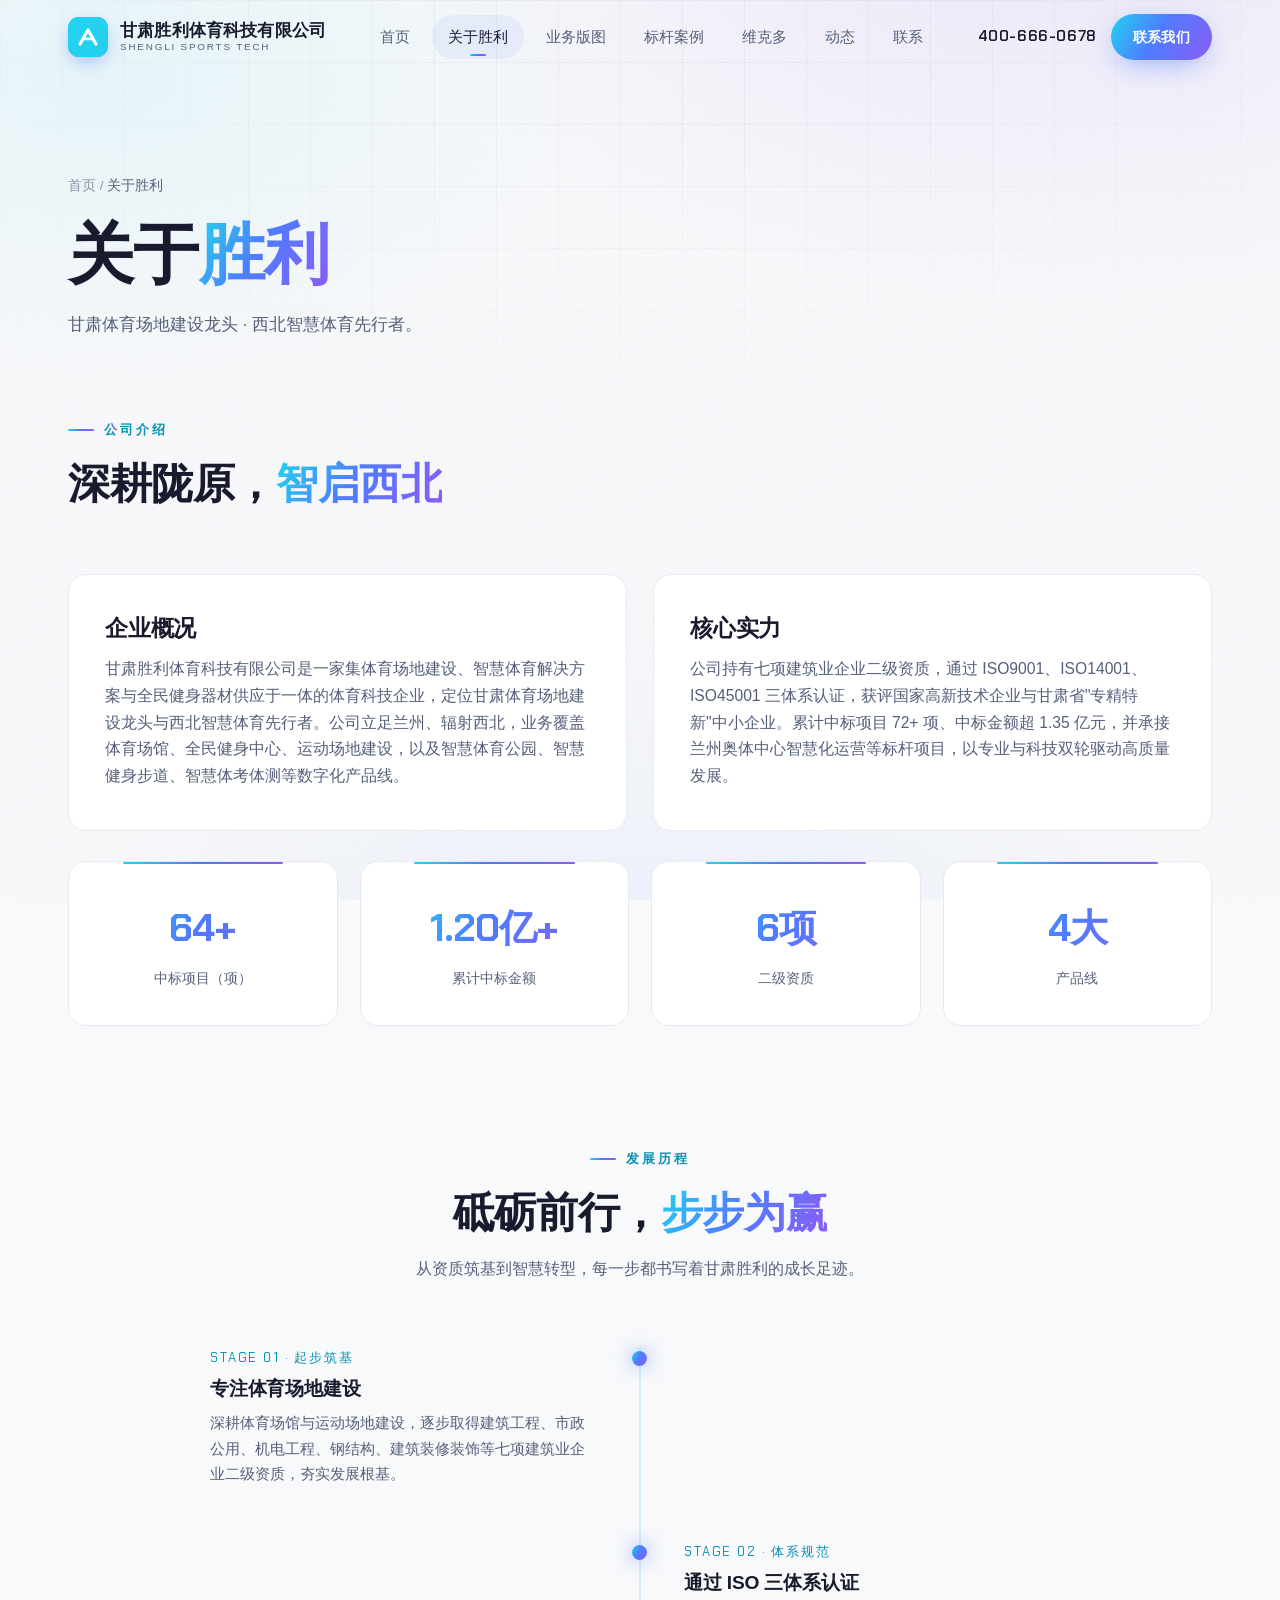
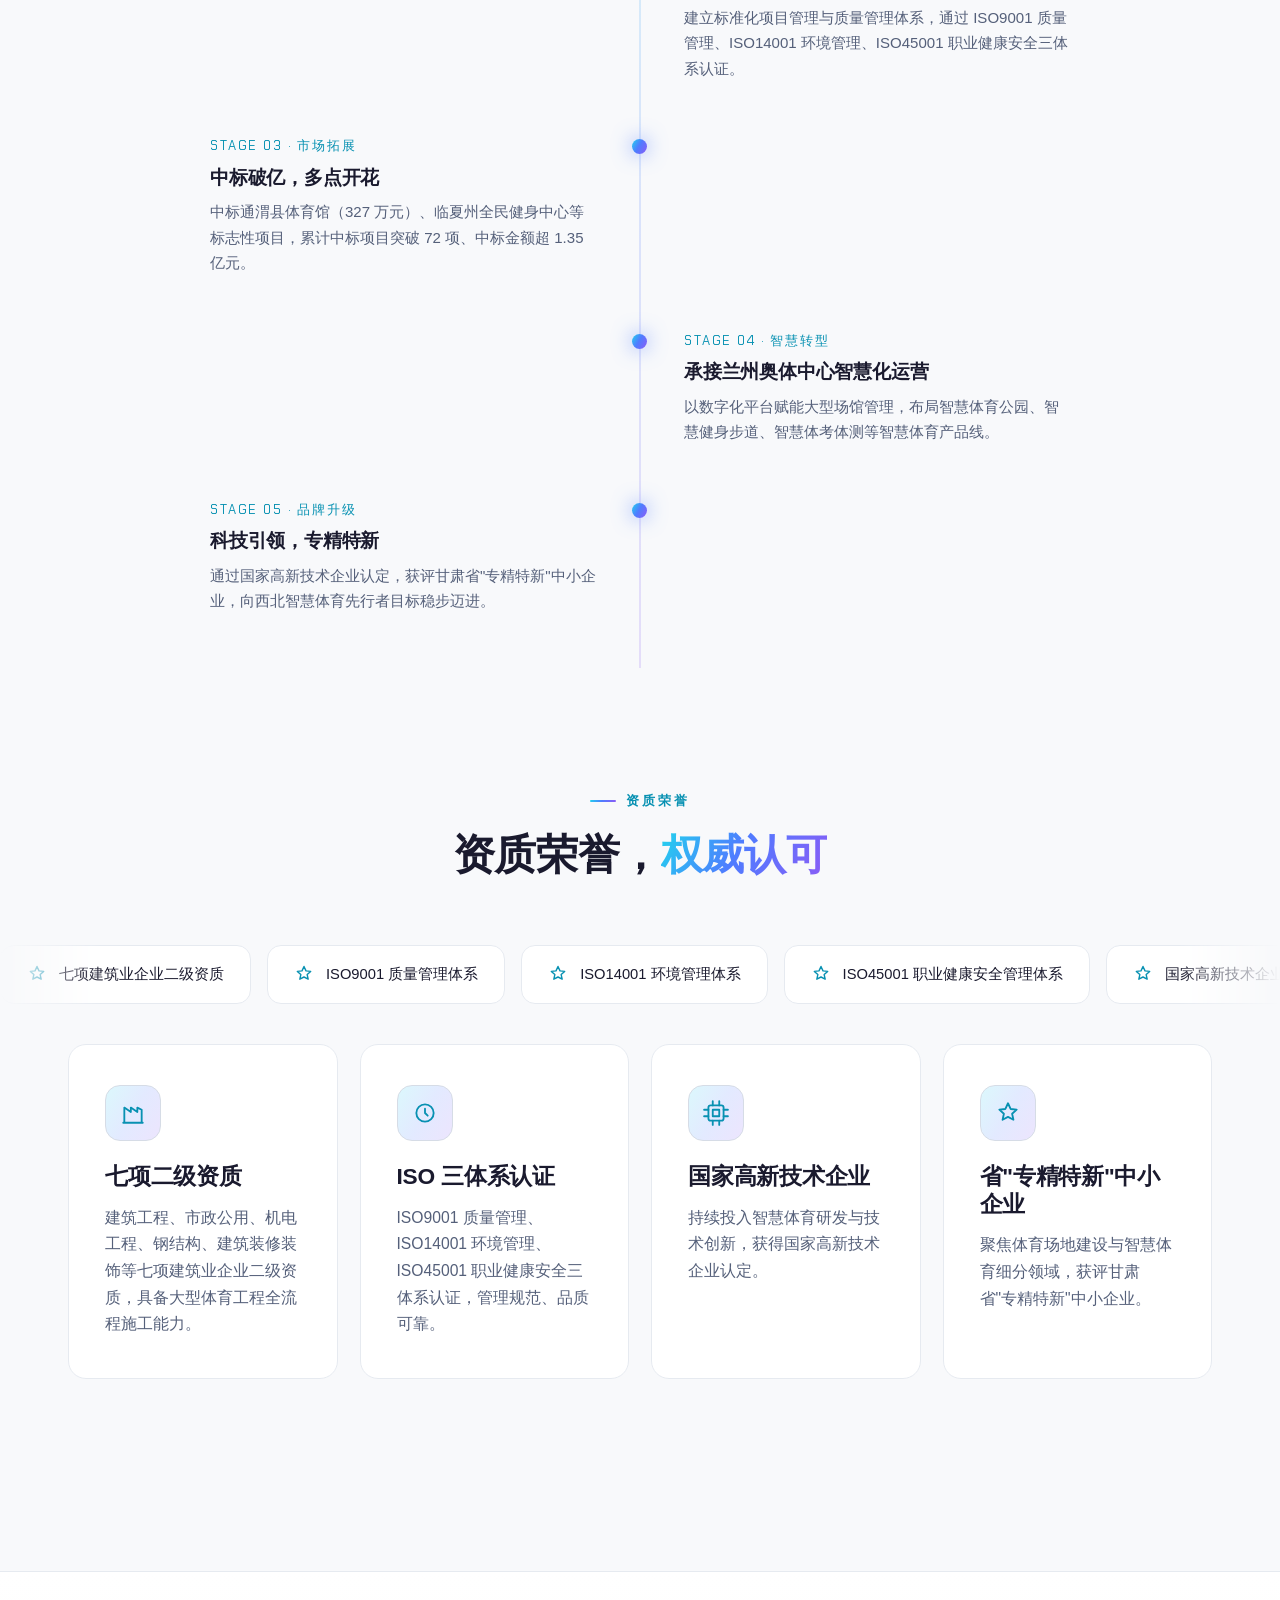
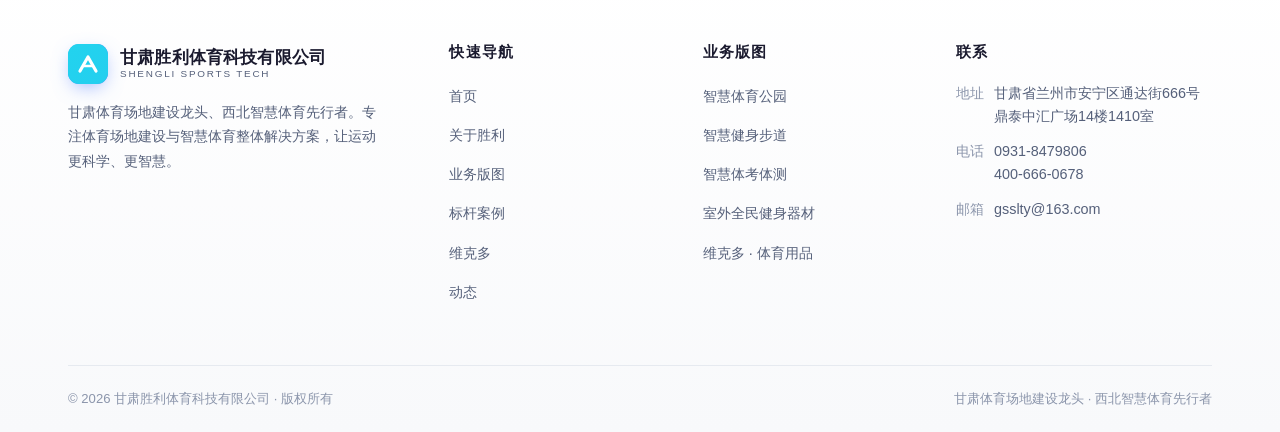
==== commit e7fb2e2a: "改版官网：板块标题改名+首页重设计+新增维克多板块" ====
--- a/about.html
+++ b/about.html
@@ -3,7 +3,7 @@
 <head>
 <meta charset="UTF-8">
 <meta name="viewport" content="width=device-width, initial-scale=1.0">
-<title>关于我们 · 甘肃胜利体育科技有限公司</title>
+<title>关于胜利 · 甘肃胜利体育科技有限公司</title>
 <meta name="description" content="了解甘肃胜利体育科技有限公司：甘肃体育场地建设龙头、西北智慧体育先行者，七项二级资质、ISO三体系、高新技术企业、省专精特新。">
 <link rel="icon" href="data:image/svg+xml,%3Csvg xmlns='http://www.w3.org/2000/svg' viewBox='0 0 64 64'%3E%3Cdefs%3E%3ClinearGradient id='g' x1='0' y1='0' x2='64' y2='64'%3E%3Cstop stop-color='%2322d3ee'/%3E%3Cstop offset='1' stop-color='%238b5cf6'/%3E%3C/linearGradient%3E%3C/defs%3E%3Crect width='64' height='64' rx='16' fill='url(%23g)'/%3E%3Cpath d='M18 44 L32 20 L46 44' stroke='white' stroke-width='5' fill='none' stroke-linecap='round' stroke-linejoin='round'/%3E%3C/svg%3E">
 <link rel="preconnect" href="https://fonts.googleapis.com">
@@ -17,8 +17,8 @@
 
   <section class="page-hero">
     <div class="container">
-      <div class="crumb reveal"><a href="index.html">首页</a> / <b>关于我们</b></div>
-      <h1 class="reveal">关于<span class="grad-text">甘肃胜利</span></h1>
+      <div class="crumb reveal"><a href="index.html">首页</a> / <b>关于胜利</b></div>
+      <h1 class="reveal">关于<span class="grad-text">胜利</span></h1>
       <p class="sub reveal" data-delay="1">甘肃体育场地建设龙头 · 西北智慧体育先行者。</p>
     </div>
   </section>
--- a/assets/css/style.css
+++ b/assets/css/style.css
@@ -1,30 +1,30 @@
 /* ============================================================
    甘肃胜利体育科技有限公司 · 官网设计系统
-   深色科技风 · 蓝紫青高级配色 · 大留白 · 微动效
+   白色浅色风 · 蓝紫青高级配色 · 大留白 · 微动效
    ============================================================ */
 
 :root {
   /* 基础色 */
-  --bg: #04060c;
-  --bg-2: #070b16;
-  --bg-3: #0b1120;
-  --panel: rgba(255, 255, 255, 0.028);
-  --panel-2: rgba(255, 255, 255, 0.045);
-  --border: rgba(255, 255, 255, 0.08);
-  --border-strong: rgba(255, 255, 255, 0.16);
+  --bg: #f8f9fb;
+  --bg-2: #ffffff;
+  --bg-3: #eef1f6;
+  --panel: #ffffff;
+  --panel-2: #f5f7fb;
+  --border: #e6eaf0;
+  --border-strong: #d6dce6;
 
   /* 文字 */
-  --text: #eaf0f8;
-  --text-muted: #9aa6bc;
-  --text-dim: #5f6b82;
+  --text: #1a1a2e;
+  --text-muted: #55607a;
+  --text-dim: #8b95ab;
 
   /* 品牌色（蓝 · 紫 · 青） */
   --cyan: #22d3ee;
-  --cyan-soft: #67e8f9;
+  --cyan-soft: #0891b2;
   --blue: #4f7cff;
-  --blue-soft: #7ea2ff;
+  --blue-soft: #4f7cff;
   --violet: #8b5cf6;
-  --violet-soft: #b49af9;
+  --violet-soft: #8b5cf6;
 
   --grad: linear-gradient(120deg, #22d3ee 0%, #4f7cff 46%, #8b5cf6 100%);
   --grad-soft: linear-gradient(120deg, rgba(34,211,238,.16), rgba(79,124,255,.16), rgba(139,92,246,.16));
@@ -67,9 +67,9 @@
   inset: 0;
   z-index: -2;
   background:
-    radial-gradient(1100px 620px at 82% -8%, rgba(139, 92, 246, .18), transparent 60%),
-    radial-gradient(900px 560px at 8% 8%, rgba(34, 211, 238, .14), transparent 55%),
-    radial-gradient(1000px 720px at 50% 118%, rgba(79, 124, 255, .16), transparent 60%),
+    radial-gradient(1100px 620px at 82% -8%, rgba(139, 92, 246, .10), transparent 60%),
+    radial-gradient(900px 560px at 8% 8%, rgba(34, 211, 238, .08), transparent 55%),
+    radial-gradient(1000px 720px at 50% 118%, rgba(79, 124, 255, .09), transparent 60%),
     var(--bg);
 }
 .site-bg::after {
@@ -77,8 +77,8 @@
   position: absolute;
   inset: 0;
   background-image:
-    linear-gradient(rgba(255,255,255,.035) 1px, transparent 1px),
-    linear-gradient(90deg, rgba(255,255,255,.035) 1px, transparent 1px);
+    linear-gradient(rgba(15,23,42,.04) 1px, transparent 1px),
+    linear-gradient(90deg, rgba(15,23,42,.04) 1px, transparent 1px);
   background-size: 62px 62px;
   -webkit-mask-image: radial-gradient(ellipse 90% 70% at 50% 0%, #000 20%, transparent 78%);
           mask-image: radial-gradient(ellipse 90% 70% at 50% 0%, #000 20%, transparent 78%);
@@ -170,7 +170,7 @@
 .btn-primary:hover::after { transform: translateX(110%); }
 .btn-ghost {
   border: 1px solid var(--border-strong);
-  background: rgba(255,255,255,.02);
+  background: #ffffff;
   color: var(--text);
 }
 .btn-ghost:hover { border-color: var(--cyan); background: rgba(34,211,238,.08); transform: translateY(-3px); }
@@ -186,7 +186,7 @@
   border-bottom: 1px solid transparent;
 }
 .site-header.scrolled {
-  background: rgba(4, 6, 12, .72);
+  background: rgba(255, 255, 255, .82);
   -webkit-backdrop-filter: blur(18px);
   backdrop-filter: blur(18px);
   border-bottom-color: var(--border);
@@ -220,7 +220,7 @@
   transition: color .3s, background .3s;
 }
 .nav-links a:hover { color: var(--text); }
-.nav-links a.active { color: #fff; background: rgba(255,255,255,.06); }
+.nav-links a.active { color: var(--text); background: rgba(79,124,255,.08); }
 .nav-links a.active::after {
   content: "";
   position: absolute;
@@ -251,7 +251,7 @@
   position: fixed;
   inset: 0;
   z-index: 99;
-  background: rgba(4, 6, 12, .96);
+  background: rgba(255, 255, 255, .97);
   -webkit-backdrop-filter: blur(20px);
   backdrop-filter: blur(20px);
   display: flex;
@@ -373,7 +373,7 @@
   background: radial-gradient(circle at 32% 28%, rgba(255,255,255,.14), transparent 46%), var(--grad);
   display: grid;
   place-items: center;
-  box-shadow: 0 0 90px -10px rgba(79, 124, 255, .8), 0 30px 60px -30px rgba(0,0,0,.8);
+  box-shadow: 0 0 90px -10px rgba(79, 124, 255, .45), 0 30px 60px -30px rgba(30, 41, 59, .18);
 }
 .hero-core span {
   font-family: var(--font-display);
@@ -387,16 +387,16 @@
   position: absolute;
   padding: 14px 18px;
   border-radius: var(--radius-sm);
-  background: rgba(11, 17, 32, .85);
+  background: rgba(255, 255, 255, .9);
   border: 1px solid var(--border-strong);
   -webkit-backdrop-filter: blur(12px);
   backdrop-filter: blur(12px);
   font-size: .82rem;
   color: var(--text-muted);
-  box-shadow: 0 18px 40px -20px rgba(0,0,0,.7);
+  box-shadow: 0 18px 40px -20px rgba(30, 41, 59, .14);
   animation: floaty 6s ease-in-out infinite;
 }
-.hero-float b { display: block; font-family: var(--font-display); font-size: 1.15rem; color: #fff; }
+.hero-float b { display: block; font-family: var(--font-display); font-size: 1.15rem; color: var(--text); }
 .f1 { top: 6%; right: 2%; }
 .f2 { bottom: 10%; left: 0; animation-delay: -2s; }
 .f3 { bottom: 2%; right: 14%; animation-delay: -4s; }
@@ -411,7 +411,7 @@
   overflow: hidden;
   transition: transform .45s var(--ease), border-color .45s, box-shadow .45s;
 }
-.card:hover { transform: translateY(-6px); border-color: var(--border-strong); box-shadow: 0 24px 50px -24px rgba(0,0,0,.8); }
+.card:hover { transform: translateY(-6px); border-color: var(--border-strong); box-shadow: 0 24px 50px -24px rgba(30, 41, 59, .12); }
 .card::before {
   content: "";
   position: absolute;
@@ -445,7 +445,7 @@
   border-radius: 999px;
   border: 1px solid var(--border-strong);
   color: var(--text-muted);
-  background: rgba(255,255,255,.02);
+  background: #f7f9fc;
 }
 
 /* ============ 产品卡片 ============ */
@@ -495,10 +495,10 @@
   position: absolute;
   font-family: var(--font-display);
   font-size: 5rem; font-weight: 700;
-  color: rgba(255,255,255,.06);
+  color: rgba(15, 23, 42, .05);
   letter-spacing: -.04em;
 }
-.case-card .cover svg { width: 52px; height: 52px; color: rgba(255,255,255,.9); position: relative; }
+.case-card .cover svg { width: 52px; height: 52px; color: rgba(26, 26, 46, .7); position: relative; }
 .case-card .body { padding: 26px 28px; }
 .case-card .meta { display: flex; align-items: center; gap: 10px; margin-bottom: 12px; }
 .case-card .meta .tag { padding: 4px 11px; font-size: .72rem; }
@@ -678,7 +678,7 @@
 .form-field.full { grid-column: 1 / -1; }
 .form-field label { font-size: .84rem; color: var(--text-muted); letter-spacing: .04em; }
 .form-field input, .form-field textarea {
-  background: rgba(255,255,255,.03);
+  background: #ffffff;
   border: 1px solid var(--border);
   border-radius: var(--radius-sm);
   padding: 14px 16px;
@@ -776,3 +776,194 @@
   * { animation: none !important; transition: none !important; }
   .reveal { opacity: 1; transform: none; }
 }
+
+/* ============ 首页 Hero：主场馆大图（静态） ============ */
+.hero-venue {
+  position: relative;
+  overflow: hidden;
+}
+.hero-img {
+  position: absolute;
+  inset: 0;
+  width: 100%;
+  height: 100%;
+  object-fit: cover;
+}
+.hero-venue::before {
+  content: "";
+  position: absolute;
+  inset: 0;
+  z-index: 1;
+  background: linear-gradient(90deg, rgba(255,255,255,.94) 0%, rgba(255,255,255,.8) 45%, rgba(255,255,255,.42) 100%);
+}
+.hero-venue-inner {
+  position: relative;
+  z-index: 2;
+  width: 100%;
+  padding: calc(var(--nav-h) + clamp(64px, 10vw, 140px)) 0 clamp(72px, 10vw, 120px);
+}
+.hero-venue h1 { margin: 18px 0 0; }
+.hero-venue .lead {
+  font-size: clamp(1.02rem, 1.6vw, 1.18rem);
+  color: var(--text-muted);
+  max-width: 620px;
+  margin: 22px 0 36px;
+}
+.hero-venue .hero-actions { margin-bottom: 0; }
+
+/* ============ 标杆案例：现代卡片式自动轮播 ============ */
+.case-carousel { position: relative; }
+.case-track { display: grid; }
+.case-slide {
+  grid-area: 1 / 1;
+  opacity: 0;
+  pointer-events: none;
+  transition: opacity .7s var(--ease);
+}
+.case-slide.active { opacity: 1; pointer-events: auto; }
+.case-feature {
+  display: grid;
+  grid-template-columns: 1fr 1.15fr;
+  min-height: 340px;
+  border: 1px solid var(--border);
+  border-radius: var(--radius);
+  background: var(--panel);
+  overflow: hidden;
+}
+.cf-cover {
+  position: relative;
+  display: flex;
+  flex-direction: column;
+  align-items: center;
+  justify-content: center;
+  gap: 20px;
+  min-height: 280px;
+}
+.cf-cover .cb {
+  font-family: var(--font-display);
+  font-size: clamp(3rem, 6.5vw, 5.2rem);
+  font-weight: 700;
+  line-height: 1;
+  letter-spacing: .02em;
+  background: var(--grad);
+  -webkit-background-clip: text;
+  background-clip: text;
+  color: transparent;
+}
+.cf-cover svg { width: 46px; height: 46px; color: var(--cyan-soft); opacity: .75; }
+.cf-body {
+  display: flex;
+  flex-direction: column;
+  justify-content: center;
+  padding: clamp(30px, 4vw, 54px);
+}
+.cf-body .meta { display: flex; gap: 8px; flex-wrap: wrap; margin-bottom: 18px; }
+.cf-body h3 { font-size: clamp(1.5rem, 2.4vw, 2rem); margin-bottom: 14px; }
+.cf-body p { color: var(--text-muted); font-size: 1rem; margin-bottom: 26px; }
+.cf-body .more { display: inline-flex; align-items: center; gap: 8px; font-weight: 600; font-size: .92rem; color: var(--cyan-soft); }
+.cf-body .more svg { width: 16px; height: 16px; }
+.case-controls { display: flex; align-items: center; gap: 18px; margin-top: 24px; }
+.case-dots { display: flex; gap: 10px; }
+.case-dot {
+  width: 10px; height: 10px;
+  padding: 0;
+  border-radius: 999px;
+  background: var(--border-strong);
+  cursor: pointer;
+  transition: width .35s var(--ease), background .35s;
+}
+.case-dot.active { width: 26px; background: var(--grad); }
+.case-progress { flex: 1; height: 4px; border-radius: 4px; background: var(--border); overflow: hidden; }
+.case-progress span { display: block; height: 100%; width: 0; background: var(--grad); border-radius: 4px; }
+
+/* ============ 维克多品牌入口 ============ */
+.victor-band {
+  display: grid;
+  grid-template-columns: 1.25fr .75fr;
+  gap: clamp(28px, 4vw, 56px);
+  align-items: center;
+  padding: clamp(36px, 5vw, 60px);
+  border: 1px solid var(--border-strong);
+  border-radius: 26px;
+  background: linear-gradient(120deg, rgba(139,92,246,.1), rgba(79,124,255,.1), rgba(34,211,238,.1));
+  overflow: hidden;
+}
+.vb-body h2 { margin: 16px 0 14px; font-size: clamp(1.7rem, 3.2vw, 2.4rem); }
+.vb-body p { color: var(--text-muted); font-size: 1rem; max-width: 560px; margin-bottom: 22px; }
+.vb-actions { display: flex; flex-wrap: wrap; gap: 14px; }
+.mp-hint { margin-top: 18px; font-size: .85rem; color: var(--text-dim); }
+.vb-mark {
+  display: flex;
+  flex-direction: column;
+  align-items: center;
+  justify-content: center;
+  aspect-ratio: 1 / 1;
+  border-radius: 24px;
+  background: var(--grad);
+  box-shadow: 0 30px 60px -30px rgba(79, 124, 255, .6);
+}
+.vb-mark span {
+  font-family: var(--font-display);
+  font-size: clamp(4rem, 9vw, 7rem);
+  font-weight: 700;
+  color: #fff;
+  line-height: 1;
+}
+.vb-mark em {
+  font-style: normal;
+  font-size: .88rem;
+  letter-spacing: .42em;
+  color: rgba(255,255,255,.92);
+  margin-top: 8px;
+  text-indent: .42em;
+}
+
+/* ============ 维克多：产品分类占位 ============ */
+.victor-grid { display: grid; grid-template-columns: repeat(3, 1fr); gap: 22px; }
+.victor-cat { padding: 26px; }
+.vc-ph {
+  position: relative;
+  aspect-ratio: 4 / 3;
+  border-radius: var(--radius-sm);
+  background: linear-gradient(135deg, rgba(34,211,238,.12), rgba(79,124,255,.12), rgba(139,92,246,.14));
+  border: 1px dashed var(--border-strong);
+  display: grid;
+  place-items: center;
+  margin-bottom: 20px;
+  overflow: hidden;
+}
+.vc-ph svg { width: 54px; height: 54px; color: var(--cyan-soft); opacity: .9; }
+.vc-ph::after {
+  content: "产品图待补充";
+  position: absolute;
+  bottom: 12px; left: 0; right: 0;
+  text-align: center;
+  font-size: .72rem;
+  letter-spacing: .12em;
+  color: var(--text-dim);
+}
+.victor-cat h3 { margin-bottom: 8px; }
+.victor-cat p { color: var(--text-muted); font-size: .9rem; margin-bottom: 16px; }
+.vc-tag {
+  display: inline-flex;
+  font-size: .76rem;
+  padding: 5px 12px;
+  border-radius: 999px;
+  background: var(--grad-soft);
+  color: var(--cyan-soft);
+  font-weight: 600;
+}
+
+/* ============ 新增组件响应式 ============ */
+@media (max-width: 1024px) {
+  .case-feature { grid-template-columns: 1fr; }
+  .cf-cover { min-height: 220px; }
+  .victor-band { grid-template-columns: 1fr; }
+  .vb-mark { max-width: 220px; }
+  .victor-grid { grid-template-columns: repeat(2, 1fr); }
+}
+@media (max-width: 820px) {
+  .victor-grid { grid-template-columns: 1fr; }
+  .case-controls { flex-direction: column; align-items: stretch; }
+  .case-progress { order: -1; }
+}
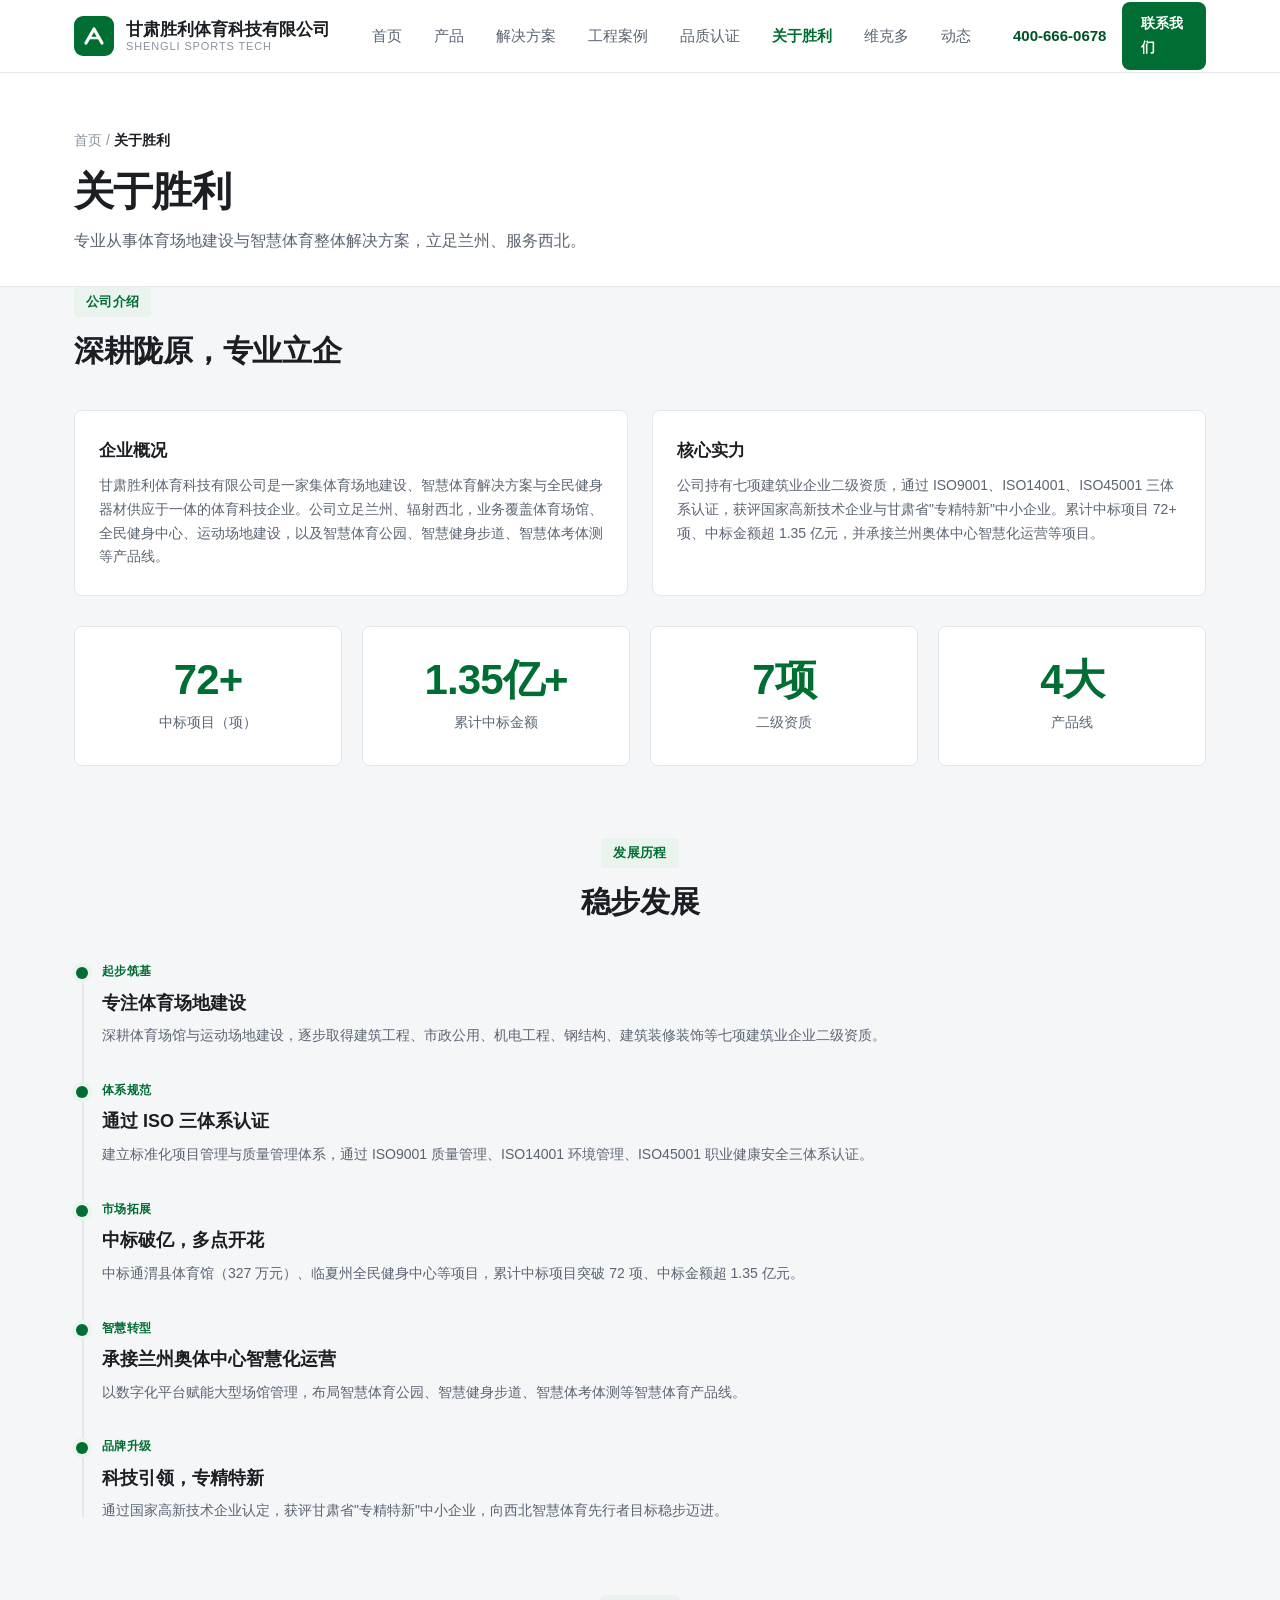
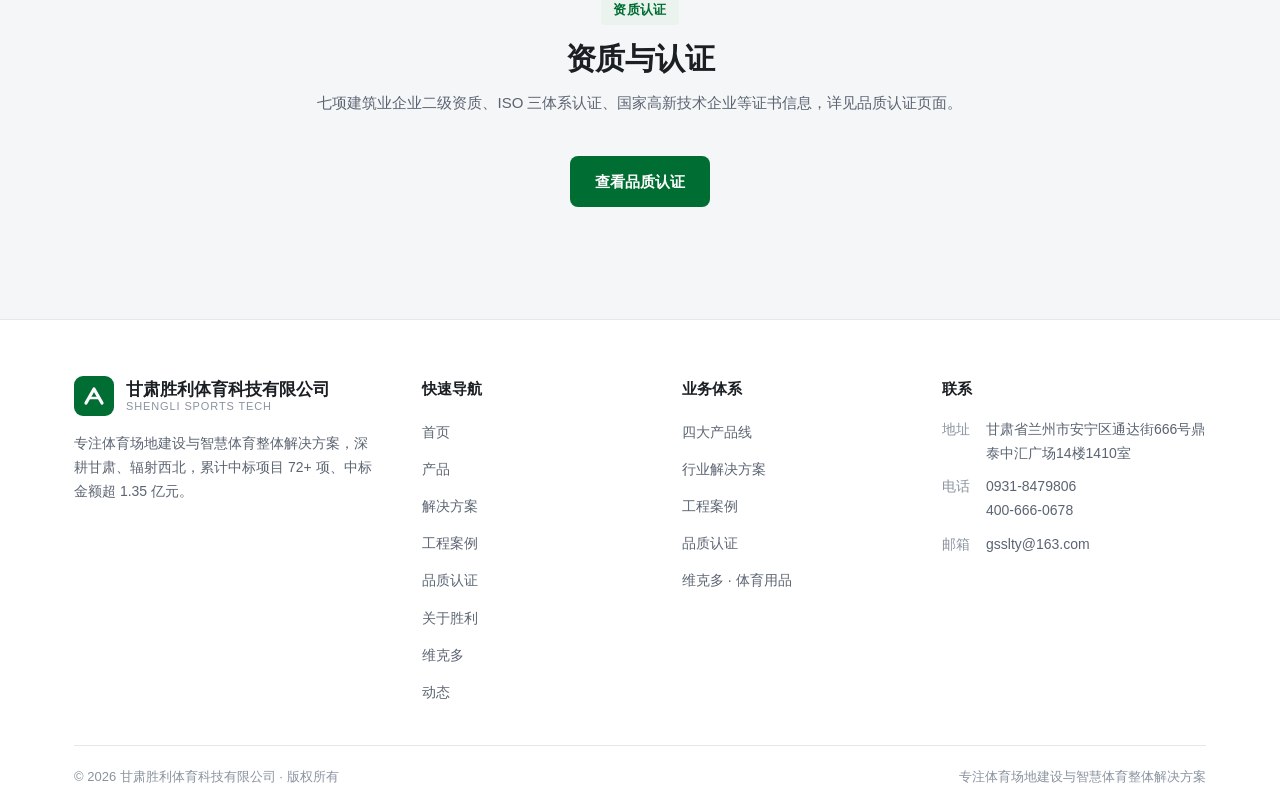
==== commit abde4caf: "整改：去AI味，深绿企业级配色" ====
--- a/about.html
+++ b/about.html
@@ -4,11 +4,8 @@
 <meta charset="UTF-8">
 <meta name="viewport" content="width=device-width, initial-scale=1.0">
 <title>关于胜利 · 甘肃胜利体育科技有限公司</title>
-<meta name="description" content="了解甘肃胜利体育科技有限公司：甘肃体育场地建设龙头、西北智慧体育先行者，七项二级资质、ISO三体系、高新技术企业、省专精特新。">
-<link rel="icon" href="data:image/svg+xml,%3Csvg xmlns='http://www.w3.org/2000/svg' viewBox='0 0 64 64'%3E%3Cdefs%3E%3ClinearGradient id='g' x1='0' y1='0' x2='64' y2='64'%3E%3Cstop stop-color='%2322d3ee'/%3E%3Cstop offset='1' stop-color='%238b5cf6'/%3E%3C/linearGradient%3E%3C/defs%3E%3Crect width='64' height='64' rx='16' fill='url(%23g)'/%3E%3Cpath d='M18 44 L32 20 L46 44' stroke='white' stroke-width='5' fill='none' stroke-linecap='round' stroke-linejoin='round'/%3E%3C/svg%3E">
-<link rel="preconnect" href="https://fonts.googleapis.com">
-<link rel="preconnect" href="https://fonts.gstatic.com" crossorigin>
-<link href="https://fonts.googleapis.com/css2?family=Chakra+Petch:wght@500;600;700&display=swap" rel="stylesheet">
+<meta name="description" content="甘肃胜利体育科技有限公司介绍：集体育场地建设、智慧体育解决方案与全民健身器材供应于一体，持有七项建筑业企业二级资质，累计中标项目 72+ 项、中标金额超 1.35 亿元。">
+<link rel="icon" href="data:image/svg+xml,%3Csvg xmlns='http://www.w3.org/2000/svg' viewBox='0 0 64 64'%3E%3Crect width='64' height='64' rx='14' fill='%23006d33'/%3E%3Cpath d='M18 44 L32 20 L46 44' stroke='white' stroke-width='5' fill='none' stroke-linecap='round' stroke-linejoin='round'/%3E%3C/svg%3E">
 <link rel="stylesheet" href="assets/css/style.css">
 </head>
 <body>
@@ -17,34 +14,34 @@
 
   <section class="page-hero">
     <div class="container">
-      <div class="crumb reveal"><a href="index.html">首页</a> / <b>关于胜利</b></div>
-      <h1 class="reveal">关于<span class="grad-text">胜利</span></h1>
-      <p class="sub reveal" data-delay="1">甘肃体育场地建设龙头 · 西北智慧体育先行者。</p>
+      <div class="crumb"><a href="index.html">首页</a> / <b>关于胜利</b></div>
+      <h1>关于胜利</h1>
+      <p class="sub">专业从事体育场地建设与智慧体育整体解决方案，立足兰州、服务西北。</p>
     </div>
   </section>
 
   <!-- 公司介绍 -->
   <section class="section" style="padding-top:0;">
     <div class="container">
-      <div class="section-head reveal">
+      <div class="section-head">
         <span class="eyebrow">公司介绍</span>
-        <h2 class="section-title">深耕陇原，<span class="grad-text">智启西北</span></h2>
+        <h2 class="section-title">深耕陇原，专业立企</h2>
       </div>
       <div class="dual-grid">
-        <div class="card position-card reveal">
+        <div class="card position-card">
           <h3>企业概况</h3>
-          <p>甘肃胜利体育科技有限公司是一家集体育场地建设、智慧体育解决方案与全民健身器材供应于一体的体育科技企业，定位甘肃体育场地建设龙头与西北智慧体育先行者。公司立足兰州、辐射西北，业务覆盖体育场馆、全民健身中心、运动场地建设，以及智慧体育公园、智慧健身步道、智慧体考体测等数字化产品线。</p>
+          <p>甘肃胜利体育科技有限公司是一家集体育场地建设、智慧体育解决方案与全民健身器材供应于一体的体育科技企业。公司立足兰州、辐射西北，业务覆盖体育场馆、全民健身中心、运动场地建设，以及智慧体育公园、智慧健身步道、智慧体考体测等产品线。</p>
         </div>
-        <div class="card position-card reveal" data-delay="1">
+        <div class="card position-card">
           <h3>核心实力</h3>
-          <p>公司持有七项建筑业企业二级资质，通过 ISO9001、ISO14001、ISO45001 三体系认证，获评国家高新技术企业与甘肃省"专精特新"中小企业。累计中标项目 72+ 项、中标金额超 1.35 亿元，并承接兰州奥体中心智慧化运营等标杆项目，以专业与科技双轮驱动高质量发展。</p>
+          <p>公司持有七项建筑业企业二级资质，通过 ISO9001、ISO14001、ISO45001 三体系认证，获评国家高新技术企业与甘肃省"专精特新"中小企业。累计中标项目 72+ 项、中标金额超 1.35 亿元，并承接兰州奥体中心智慧化运营等项目。</p>
         </div>
       </div>
       <div class="bid-stats" style="margin-top:30px;">
-        <div class="bid-stat reveal"><div class="v grad-text" data-count="72" data-suffix="+">72+</div><div class="l">中标项目（项）</div></div>
-        <div class="bid-stat reveal" data-delay="1"><div class="v grad-text" data-count="1.35" data-decimals="2" data-suffix="亿+">1.35亿+</div><div class="l">累计中标金额</div></div>
-        <div class="bid-stat reveal" data-delay="2"><div class="v grad-text" data-count="7" data-suffix="项">7项</div><div class="l">二级资质</div></div>
-        <div class="bid-stat reveal" data-delay="3"><div class="v grad-text" data-count="4" data-suffix="大">4大</div><div class="l">产品线</div></div>
+        <div class="bid-stat"><div class="v">72+</div><div class="l">中标项目（项）</div></div>
+        <div class="bid-stat"><div class="v">1.35亿+</div><div class="l">累计中标金额</div></div>
+        <div class="bid-stat"><div class="v">7项</div><div class="l">二级资质</div></div>
+        <div class="bid-stat"><div class="v">4大</div><div class="l">产品线</div></div>
       </div>
     </div>
   </section>
@@ -52,62 +49,30 @@
   <!-- 发展历程 -->
   <section class="section" style="padding-top:0;">
     <div class="container">
-      <div class="section-head center reveal">
+      <div class="section-head center">
         <span class="eyebrow">发展历程</span>
-        <h2 class="section-title">砥砺前行，<span class="grad-text">步步为赢</span></h2>
-        <p class="section-sub">从资质筑基到智慧转型，每一步都书写着甘肃胜利的成长足迹。</p>
+        <h2 class="section-title">稳步发展</h2>
       </div>
       <div class="timeline">
-        <div class="tl-item reveal"><span class="dot"></span><div class="stage">STAGE 01 · 起步筑基</div><h3>专注体育场地建设</h3><p>深耕体育场馆与运动场地建设，逐步取得建筑工程、市政公用、机电工程、钢结构、建筑装修装饰等七项建筑业企业二级资质，夯实发展根基。</p></div>
-        <div class="tl-item reveal"><span class="dot"></span><div class="stage">STAGE 02 · 体系规范</div><h3>通过 ISO 三体系认证</h3><p>建立标准化项目管理与质量管理体系，通过 ISO9001 质量管理、ISO14001 环境管理、ISO45001 职业健康安全三体系认证。</p></div>
-        <div class="tl-item reveal"><span class="dot"></span><div class="stage">STAGE 03 · 市场拓展</div><h3>中标破亿，多点开花</h3><p>中标通渭县体育馆（327 万元）、临夏州全民健身中心等标志性项目，累计中标项目突破 72 项、中标金额超 1.35 亿元。</p></div>
-        <div class="tl-item reveal"><span class="dot"></span><div class="stage">STAGE 04 · 智慧转型</div><h3>承接兰州奥体中心智慧化运营</h3><p>以数字化平台赋能大型场馆管理，布局智慧体育公园、智慧健身步道、智慧体考体测等智慧体育产品线。</p></div>
-        <div class="tl-item reveal"><span class="dot"></span><div class="stage">STAGE 05 · 品牌升级</div><h3>科技引领，专精特新</h3><p>通过国家高新技术企业认定，获评甘肃省"专精特新"中小企业，向西北智慧体育先行者目标稳步迈进。</p></div>
+        <div class="tl-item"><span class="dot"></span><div class="stage">起步筑基</div><h3>专注体育场地建设</h3><p>深耕体育场馆与运动场地建设，逐步取得建筑工程、市政公用、机电工程、钢结构、建筑装修装饰等七项建筑业企业二级资质。</p></div>
+        <div class="tl-item"><span class="dot"></span><div class="stage">体系规范</div><h3>通过 ISO 三体系认证</h3><p>建立标准化项目管理与质量管理体系，通过 ISO9001 质量管理、ISO14001 环境管理、ISO45001 职业健康安全三体系认证。</p></div>
+        <div class="tl-item"><span class="dot"></span><div class="stage">市场拓展</div><h3>中标破亿，多点开花</h3><p>中标通渭县体育馆（327 万元）、临夏州全民健身中心等项目，累计中标项目突破 72 项、中标金额超 1.35 亿元。</p></div>
+        <div class="tl-item"><span class="dot"></span><div class="stage">智慧转型</div><h3>承接兰州奥体中心智慧化运营</h3><p>以数字化平台赋能大型场馆管理，布局智慧体育公园、智慧健身步道、智慧体考体测等智慧体育产品线。</p></div>
+        <div class="tl-item"><span class="dot"></span><div class="stage">品牌升级</div><h3>科技引领，专精特新</h3><p>通过国家高新技术企业认定，获评甘肃省"专精特新"中小企业，向西北智慧体育先行者目标稳步迈进。</p></div>
       </div>
     </div>
   </section>
 
-  <!-- 资质荣誉 -->
+  <!-- 资质认证入口 -->
   <section class="section" style="padding-top:0;">
     <div class="container">
-      <div class="section-head center reveal">
-        <span class="eyebrow">资质荣誉</span>
-        <h2 class="section-title">资质荣誉，<span class="grad-text">权威认可</span></h2>
+      <div class="section-head center">
+        <span class="eyebrow">资质认证</span>
+        <h2 class="section-title">资质与认证</h2>
+        <p class="section-sub">七项建筑业企业二级资质、ISO 三体系认证、国家高新技术企业等证书信息，详见品质认证页面。</p>
       </div>
-    </div>
-    <div class="honor-marquee reveal">
-      <div class="honor-track">
-        <span class="honor-chip"><svg viewBox="0 0 24 24" fill="none" stroke="currentColor" stroke-width="1.7" stroke-linecap="round" stroke-linejoin="round"><path d="M12 3l2.4 5.3 5.6.6-4.2 3.8 1.2 5.5L12 15.6 7 18.2l1.2-5.5L4 8.9l5.6-.6z"/></svg>七项建筑业企业二级资质</span>
-        <span class="honor-chip"><svg viewBox="0 0 24 24" fill="none" stroke="currentColor" stroke-width="1.7" stroke-linecap="round" stroke-linejoin="round"><path d="M12 3l2.4 5.3 5.6.6-4.2 3.8 1.2 5.5L12 15.6 7 18.2l1.2-5.5L4 8.9l5.6-.6z"/></svg>ISO9001 质量管理体系</span>
-        <span class="honor-chip"><svg viewBox="0 0 24 24" fill="none" stroke="currentColor" stroke-width="1.7" stroke-linecap="round" stroke-linejoin="round"><path d="M12 3l2.4 5.3 5.6.6-4.2 3.8 1.2 5.5L12 15.6 7 18.2l1.2-5.5L4 8.9l5.6-.6z"/></svg>ISO14001 环境管理体系</span>
-        <span class="honor-chip"><svg viewBox="0 0 24 24" fill="none" stroke="currentColor" stroke-width="1.7" stroke-linecap="round" stroke-linejoin="round"><path d="M12 3l2.4 5.3 5.6.6-4.2 3.8 1.2 5.5L12 15.6 7 18.2l1.2-5.5L4 8.9l5.6-.6z"/></svg>ISO45001 职业健康安全管理体系</span>
-        <span class="honor-chip"><svg viewBox="0 0 24 24" fill="none" stroke="currentColor" stroke-width="1.7" stroke-linecap="round" stroke-linejoin="round"><path d="M12 3l2.4 5.3 5.6.6-4.2 3.8 1.2 5.5L12 15.6 7 18.2l1.2-5.5L4 8.9l5.6-.6z"/></svg>国家高新技术企业</span>
-        <span class="honor-chip"><svg viewBox="0 0 24 24" fill="none" stroke="currentColor" stroke-width="1.7" stroke-linecap="round" stroke-linejoin="round"><path d="M12 3l2.4 5.3 5.6.6-4.2 3.8 1.2 5.5L12 15.6 7 18.2l1.2-5.5L4 8.9l5.6-.6z"/></svg>甘肃省"专精特新"中小企业</span>
-        <span class="honor-chip"><svg viewBox="0 0 24 24" fill="none" stroke="currentColor" stroke-width="1.7" stroke-linecap="round" stroke-linejoin="round"><path d="M12 3l2.4 5.3 5.6.6-4.2 3.8 1.2 5.5L12 15.6 7 18.2l1.2-5.5L4 8.9l5.6-.6z"/></svg>兰州奥体中心智慧化运营</span>
-      </div>
-    </div>
-    <div class="container">
-      <div class="honor-grid">
-        <div class="card position-card reveal">
-          <div class="ico"><svg viewBox="0 0 24 24" fill="none" stroke="currentColor" stroke-width="1.7" stroke-linecap="round" stroke-linejoin="round"><path d="M3 21h18M4 21V7l6 4V7l6 4V7l4 2v12"/></svg></div>
-          <h3>七项二级资质</h3>
-          <p>建筑工程、市政公用、机电工程、钢结构、建筑装修装饰等七项建筑业企业二级资质，具备大型体育工程全流程施工能力。</p>
-        </div>
-        <div class="card position-card reveal" data-delay="1">
-          <div class="ico"><svg viewBox="0 0 24 24" fill="none" stroke="currentColor" stroke-width="1.7" stroke-linecap="round" stroke-linejoin="round"><circle cx="12" cy="12" r="8"/><path d="M12 8v4l2.5 2.5"/></svg></div>
-          <h3>ISO 三体系认证</h3>
-          <p>ISO9001 质量管理、ISO14001 环境管理、ISO45001 职业健康安全三体系认证，管理规范、品质可靠。</p>
-        </div>
-        <div class="card position-card reveal" data-delay="2">
-          <div class="ico"><svg viewBox="0 0 24 24" fill="none" stroke="currentColor" stroke-width="1.7" stroke-linecap="round" stroke-linejoin="round"><rect x="5" y="5" width="14" height="14" rx="2"/><path d="M9 1v4M15 1v4M9 19v4M15 19v4M1 9h4M1 15h4M19 9h4M19 15h4M9 9h6v6H9z"/></svg></div>
-          <h3>国家高新技术企业</h3>
-          <p>持续投入智慧体育研发与技术创新，获得国家高新技术企业认定。</p>
-        </div>
-        <div class="card position-card reveal" data-delay="3">
-          <div class="ico"><svg viewBox="0 0 24 24" fill="none" stroke="currentColor" stroke-width="1.7" stroke-linecap="round" stroke-linejoin="round"><path d="M12 3l2.4 5.3 5.6.6-4.2 3.8 1.2 5.5L12 15.6 7 18.2l1.2-5.5L4 8.9l5.6-.6z"/></svg></div>
-          <h3>省"专精特新"中小企业</h3>
-          <p>聚焦体育场地建设与智慧体育细分领域，获评甘肃省"专精特新"中小企业。</p>
-        </div>
+      <div style="text-align:center;">
+        <a class="btn btn-primary" href="qualifications.html">查看品质认证</a>
       </div>
     </div>
   </section>
--- a/assets/css/style.css
+++ b/assets/css/style.css
@@ -1,969 +1,524 @@
 /* ============================================================
-   甘肃胜利体育科技有限公司 · 官网设计系统
-   白色浅色风 · 蓝紫青高级配色 · 大留白 · 微动效
+   甘肃胜利体育科技 · 站点样式
+   企业级体育行业调性：白底/浅灰底 + 单一深绿主色，克制动效
    ============================================================ */
 
 :root {
-  /* 基础色 */
-  --bg: #f8f9fb;
-  --bg-2: #ffffff;
-  --bg-3: #eef1f6;
+  --brand: #006d33;
+  --brand-dark: #005226;
+  --brand-deep: #00421f;
+  --brand-soft: #eaf3ee;
+  --brand-border: #cfe3d6;
+
+  --bg: #f5f6f8;
   --panel: #ffffff;
-  --panel-2: #f5f7fb;
-  --border: #e6eaf0;
-  --border-strong: #d6dce6;
-
-  /* 文字 */
-  --text: #1a1a2e;
-  --text-muted: #55607a;
-  --text-dim: #8b95ab;
-
-  /* 品牌色（蓝 · 紫 · 青） */
-  --cyan: #22d3ee;
-  --cyan-soft: #0891b2;
-  --blue: #4f7cff;
-  --blue-soft: #4f7cff;
-  --violet: #8b5cf6;
-  --violet-soft: #8b5cf6;
-
-  --grad: linear-gradient(120deg, #22d3ee 0%, #4f7cff 46%, #8b5cf6 100%);
-  --grad-soft: linear-gradient(120deg, rgba(34,211,238,.16), rgba(79,124,255,.16), rgba(139,92,246,.16));
-
-  --font-sans: "PingFang SC", "Hiragino Sans GB", "Microsoft YaHei", "Noto Sans CJK SC", -apple-system, "Segoe UI", Roboto, sans-serif;
-  --font-display: "Chakra Petch", "PingFang SC", "Hiragino Sans GB", "Microsoft YaHei", sans-serif;
-
-  --maxw: 1200px;
-  --radius: 18px;
-  --radius-sm: 12px;
-  --nav-h: 74px;
-  --ease: cubic-bezier(.22, 1, .36, 1);
+  --panel-2: #f8faf9;
+
+  --text: #1b1f23;
+  --text-muted: #5b6472;
+  --text-dim: #8a93a0;
+
+  --border: #e4e7eb;
+  --border-strong: #d2d6dc;
+
+  --radius: 8px;
+  --shadow-sm: 0 1px 2px rgba(27, 31, 35, .06);
+  --shadow-md: 0 6px 20px rgba(27, 31, 35, .08);
+
+  --font: "PingFang SC", "Hiragino Sans GB", "Microsoft YaHei", "Segoe UI", -apple-system, BlinkMacSystemFont, sans-serif;
 }
 
 * { margin: 0; padding: 0; box-sizing: border-box; }
 
-html { scroll-behavior: smooth; -webkit-text-size-adjust: 100%; }
+html { scroll-behavior: smooth; }
 
 body {
-  font-family: var(--font-sans);
+  font-family: var(--font);
+  color: var(--text);
   background: var(--bg);
-  color: var(--text);
   line-height: 1.7;
+  -webkit-font-smoothing: antialiased;
   font-size: 16px;
-  overflow-x: hidden;
-  -webkit-font-smoothing: antialiased;
-  text-rendering: optimizeLegibility;
-}
-
-::selection { background: rgba(79, 124, 255, .35); color: #fff; }
-
-img, svg { display: block; max-width: 100%; }
+}
+
 a { color: inherit; text-decoration: none; }
+img { display: block; max-width: 100%; }
 ul { list-style: none; }
-button { font-family: inherit; cursor: pointer; border: none; background: none; color: inherit; }
-
-/* 全局氛围背景：网格 + 光晕 */
-.site-bg {
+svg { display: block; }
+
+.container {
+  width: 100%;
+  max-width: 1180px;
+  margin: 0 auto;
+  padding: 0 24px;
+}
+
+/* ---------- 顶栏 ---------- */
+.site-header {
+  position: sticky;
+  top: 0;
+  z-index: 50;
+  background: rgba(255, 255, 255, .97);
+  border-bottom: 1px solid var(--border);
+}
+.site-header.scrolled { box-shadow: var(--shadow-sm); }
+.nav-wrap {
+  display: flex;
+  align-items: center;
+  gap: 28px;
+  height: 72px;
+}
+.brand { display: flex; align-items: center; gap: 12px; flex: none; }
+.brand-mark { display: grid; place-items: center; }
+.brand-name { display: flex; flex-direction: column; line-height: 1.25; font-weight: 700; font-size: 17px; }
+.brand-name small { font-weight: 500; font-size: 11px; letter-spacing: .08em; color: var(--text-dim); text-transform: uppercase; }
+
+.nav-links { display: flex; gap: 4px; margin-left: auto; }
+.nav-links a {
+  padding: 8px 14px;
+  font-size: 15px;
+  color: var(--text-muted);
+  border-radius: var(--radius);
+  transition: color .15s ease, background .15s ease;
+  white-space: nowrap;
+}
+.nav-links a:hover { color: var(--brand); background: var(--brand-soft); }
+.nav-links a.active { color: var(--brand); font-weight: 600; }
+
+.nav-cta { display: flex; align-items: center; gap: 16px; }
+.nav-tel { font-size: 15px; font-weight: 700; color: var(--brand-dark); white-space: nowrap; }
+
+.burger { display: none; flex-direction: column; gap: 5px; background: none; border: 0; cursor: pointer; padding: 8px; }
+.burger span { display: block; width: 22px; height: 2px; background: var(--text); border-radius: 2px; transition: transform .2s ease, opacity .2s ease; }
+.burger.open span:nth-child(1) { transform: translateY(7px) rotate(45deg); }
+.burger.open span:nth-child(2) { opacity: 0; }
+.burger.open span:nth-child(3) { transform: translateY(-7px) rotate(-45deg); }
+
+.mobile-menu {
+  display: none;
   position: fixed;
-  inset: 0;
-  z-index: -2;
-  background:
-    radial-gradient(1100px 620px at 82% -8%, rgba(139, 92, 246, .10), transparent 60%),
-    radial-gradient(900px 560px at 8% 8%, rgba(34, 211, 238, .08), transparent 55%),
-    radial-gradient(1000px 720px at 50% 118%, rgba(79, 124, 255, .09), transparent 60%),
-    var(--bg);
-}
-.site-bg::after {
-  content: "";
-  position: absolute;
-  inset: 0;
-  background-image:
-    linear-gradient(rgba(15,23,42,.04) 1px, transparent 1px),
-    linear-gradient(90deg, rgba(15,23,42,.04) 1px, transparent 1px);
-  background-size: 62px 62px;
-  -webkit-mask-image: radial-gradient(ellipse 90% 70% at 50% 0%, #000 20%, transparent 78%);
-          mask-image: radial-gradient(ellipse 90% 70% at 50% 0%, #000 20%, transparent 78%);
-}
-
-/* 噪点纹理 */
-.grain {
-  position: fixed;
-  inset: 0;
-  z-index: -1;
-  pointer-events: none;
-  opacity: .05;
-  background-image: url("data:image/svg+xml,%3Csvg xmlns='http://www.w3.org/2000/svg' width='160' height='160'%3E%3Cfilter id='n'%3E%3CfeTurbulence type='fractalNoise' baseFrequency='.85' numOctaves='2'/%3E%3C/filter%3E%3Crect width='100%25' height='100%25' filter='url(%23n)'/%3E%3C/svg%3E");
-}
-
-/* 排版 */
-h1, h2, h3, h4 { font-weight: 700; line-height: 1.22; letter-spacing: -.01em; }
-h1 { font-size: clamp(2.3rem, 5.4vw, 4.1rem); }
-h2 { font-size: clamp(1.7rem, 3.4vw, 2.6rem); }
-h3 { font-size: clamp(1.15rem, 2vw, 1.42rem); }
-
-.num, .stat-value, .eyebrow, .badge { font-family: var(--font-display); }
-
+  inset: 72px 0 auto 0;
+  z-index: 49;
+  background: #fff;
+  border-bottom: 1px solid var(--border);
+  padding: 12px 24px 20px;
+  flex-direction: column;
+}
+.mobile-menu.open { display: flex; }
+.mobile-menu a { padding: 12px 4px; font-size: 16px; border-bottom: 1px solid var(--border); color: var(--text); }
+.mobile-menu a.active { color: var(--brand); font-weight: 600; }
+.mobile-menu .m-tel { margin-top: 14px; font-size: 14px; color: var(--text-muted); }
+
+/* ---------- 按钮 ---------- */
+.btn {
+  display: inline-flex;
+  align-items: center;
+  gap: 8px;
+  padding: 12px 24px;
+  font-size: 15px;
+  font-weight: 600;
+  border-radius: var(--radius);
+  border: 1px solid transparent;
+  cursor: pointer;
+  transition: background .15s ease, color .15s ease, border-color .15s ease, transform .15s ease;
+}
+.btn svg { width: 18px; height: 18px; }
+.btn:hover { transform: translateY(-2px); }
+.btn-primary { background: var(--brand); color: #fff; }
+.btn-primary:hover { background: var(--brand-dark); }
+.btn-ghost { background: transparent; color: var(--brand-dark); border-color: var(--brand-border); }
+.btn-ghost:hover { background: var(--brand-soft); }
+.btn-sm { padding: 9px 18px; font-size: 14px; }
+.btn-lg { padding: 14px 30px; font-size: 16px; }
+
+/* ---------- 区块骨架 ---------- */
+.section { padding: 72px 0; }
+.section-tight { padding: 56px 0; }
+.page-hero { padding: 56px 0 32px; background: var(--panel); border-bottom: 1px solid var(--border); }
+.crumb { font-size: 14px; color: var(--text-dim); margin-bottom: 14px; }
+.crumb a:hover { color: var(--brand); }
+.crumb b { color: var(--text); font-weight: 600; }
+.page-hero h1 { font-size: 40px; font-weight: 700; letter-spacing: -.02em; line-height: 1.2; }
+.page-hero .sub { margin-top: 12px; font-size: 16px; color: var(--text-muted); max-width: 720px; }
+
+.section-head { margin-bottom: 40px; max-width: 820px; }
+.section-head.center { margin-left: auto; margin-right: auto; text-align: center; }
 .eyebrow {
+  display: inline-block;
+  font-size: 13px;
+  font-weight: 700;
+  color: var(--brand);
+  letter-spacing: .02em;
+  padding: 4px 12px;
+  background: var(--brand-soft);
+  border-radius: 4px;
+}
+.section-title { margin-top: 14px; font-size: 30px; font-weight: 700; letter-spacing: -.01em; line-height: 1.3; }
+.section-sub { margin-top: 12px; font-size: 15px; color: var(--text-muted); }
+
+/* 旧渐变文字类统一降级为纯色主色 */
+.grad-text { color: var(--brand); font-weight: inherit; }
+
+/* 旧滚动显现动画类统一取消动画，直接显示 */
+.reveal { opacity: 1 !important; transform: none !important; }
+
+/* ---------- 首页 Hero ---------- */
+.hero { padding: 72px 0; background: var(--panel); border-bottom: 1px solid var(--border); }
+.hero-inner {
+  display: grid;
+  grid-template-columns: 1.05fr .95fr;
+  gap: 48px;
+  align-items: center;
+}
+.hero-badge {
   display: inline-flex;
   align-items: center;
-  gap: 10px;
-  font-size: .82rem;
+  gap: 8px;
+  font-size: 14px;
   font-weight: 600;
-  letter-spacing: .22em;
-  text-transform: uppercase;
-  color: var(--cyan-soft);
-}
-.eyebrow::before {
-  content: "";
-  width: 26px; height: 2px;
-  background: var(--grad);
-  border-radius: 2px;
-}
-
-.grad-text {
-  background: var(--grad);
-  -webkit-background-clip: text;
-  background-clip: text;
-  color: transparent;
-}
-
-/* 布局 */
-.container { width: 100%; max-width: var(--maxw); margin: 0 auto; padding: 0 28px; }
-.section { padding: clamp(64px, 9vw, 120px) 0; position: relative; }
-.section-tight { padding: clamp(40px, 6vw, 72px) 0; }
-
-.section-head { max-width: 720px; margin: 0 0 clamp(40px, 6vw, 64px); }
-.section-head.center { margin-left: auto; margin-right: auto; text-align: center; }
-.section-head.center .eyebrow { justify-content: center; }
-.section-title { margin: 18px 0 16px; }
-.section-sub { color: var(--text-muted); font-size: 1.02rem; }
-
-/* 按钮 */
-.btn {
-  position: relative;
-  display: inline-flex;
-  align-items: center;
-  gap: 10px;
-  padding: 14px 30px;
-  border-radius: 999px;
-  font-size: .98rem;
-  font-weight: 600;
-  letter-spacing: .02em;
-  transition: transform .35s var(--ease), box-shadow .35s var(--ease), background .35s var(--ease), border-color .35s;
-  overflow: hidden;
-  white-space: nowrap;
-}
-.btn svg { width: 17px; height: 17px; }
-.btn-primary {
-  background: var(--grad);
-  color: #fff;
-  box-shadow: 0 8px 30px -8px rgba(79, 124, 255, .65);
-}
-.btn-primary::after {
-  content: "";
-  position: absolute;
-  inset: 0;
-  background: linear-gradient(120deg, transparent 30%, rgba(255,255,255,.35) 50%, transparent 70%);
-  transform: translateX(-110%);
-  transition: transform .7s var(--ease);
-}
-.btn-primary:hover { transform: translateY(-3px); box-shadow: 0 14px 40px -8px rgba(79, 124, 255, .8); }
-.btn-primary:hover::after { transform: translateX(110%); }
-.btn-ghost {
-  border: 1px solid var(--border-strong);
-  background: #ffffff;
-  color: var(--text);
-}
-.btn-ghost:hover { border-color: var(--cyan); background: rgba(34,211,238,.08); transform: translateY(-3px); }
-.btn-sm { padding: 11px 22px; font-size: .9rem; }
-
-/* ============ 顶栏 ============ */
-.site-header {
-  position: fixed;
-  top: 0; left: 0; right: 0;
-  z-index: 100;
-  height: var(--nav-h);
-  transition: background .4s, border-color .4s, backdrop-filter .4s;
-  border-bottom: 1px solid transparent;
-}
-.site-header.scrolled {
-  background: rgba(255, 255, 255, .82);
-  -webkit-backdrop-filter: blur(18px);
-  backdrop-filter: blur(18px);
-  border-bottom-color: var(--border);
-}
-.nav-wrap {
-  height: var(--nav-h);
-  display: flex;
-  align-items: center;
-  justify-content: space-between;
-  gap: 24px;
-}
-.brand { display: flex; align-items: center; gap: 12px; }
-.brand-mark {
-  width: 40px; height: 40px;
-  flex: none;
-  border-radius: 11px;
-  background: var(--grad);
-  display: grid; place-items: center;
-  box-shadow: 0 6px 20px -6px rgba(79, 124, 255, .7);
-}
-.brand-name { font-size: 1.05rem; font-weight: 700; letter-spacing: .01em; line-height: 1.2; }
-.brand-name small { display: block; font-size: .62rem; font-weight: 500; letter-spacing: .18em; color: var(--text-muted); }
-
-.nav-links { display: flex; align-items: center; gap: 6px; }
-.nav-links a {
-  position: relative;
-  padding: 9px 16px;
-  font-size: .95rem;
-  color: var(--text-muted);
-  border-radius: 999px;
-  transition: color .3s, background .3s;
-}
-.nav-links a:hover { color: var(--text); }
-.nav-links a.active { color: var(--text); background: rgba(79,124,255,.08); }
-.nav-links a.active::after {
-  content: "";
-  position: absolute;
-  left: 50%; bottom: 3px;
-  transform: translateX(-50%);
-  width: 16px; height: 2px;
-  background: var(--grad);
-  border-radius: 2px;
-}
-.nav-cta { display: flex; align-items: center; gap: 14px; }
-.nav-tel { font-family: var(--font-display); font-weight: 600; font-size: .95rem; color: var(--text); letter-spacing: .04em; }
-
-.burger { display: none; width: 42px; height: 42px; border-radius: 10px; border: 1px solid var(--border-strong); position: relative; }
-.burger span {
-  position: absolute; left: 11px; right: 11px; height: 2px;
-  background: var(--text); border-radius: 2px;
-  transition: transform .35s var(--ease), opacity .25s;
-}
-.burger span:nth-child(1) { top: 15px; }
-.burger span:nth-child(2) { top: 21px; }
-.burger span:nth-child(3) { top: 27px; }
-.burger.open span:nth-child(1) { top: 21px; transform: rotate(45deg); }
-.burger.open span:nth-child(2) { opacity: 0; }
-.burger.open span:nth-child(3) { top: 21px; transform: rotate(-45deg); }
-
-/* 移动端导航 */
-.mobile-menu {
-  position: fixed;
-  inset: 0;
-  z-index: 99;
-  background: rgba(255, 255, 255, .97);
-  -webkit-backdrop-filter: blur(20px);
-  backdrop-filter: blur(20px);
+  color: var(--brand-dark);
+  background: var(--brand-soft);
+  border: 1px solid var(--brand-border);
+  padding: 6px 14px;
+  border-radius: 4px;
+}
+.hero-badge .dot { width: 8px; height: 8px; border-radius: 50%; background: var(--brand); }
+.hero h1 { margin-top: 20px; font-size: 44px; font-weight: 700; line-height: 1.22; letter-spacing: -.02em; }
+.hero .lead { margin-top: 18px; font-size: 17px; color: var(--text-muted); max-width: 560px; }
+.hero-actions { margin-top: 28px; display: flex; gap: 14px; flex-wrap: wrap; }
+.hero-media { display: flex; }
+
+/* ---------- 占位图（实拍图待替换） ---------- */
+.ph-img {
   display: flex;
   flex-direction: column;
+  align-items: center;
   justify-content: center;
-  padding: 0 32px;
-  opacity: 0;
-  pointer-events: none;
-  transition: opacity .4s var(--ease);
-}
-.mobile-menu.open { opacity: 1; pointer-events: auto; }
-.mobile-menu a {
-  display: block;
-  padding: 17px 4px;
-  font-size: 1.5rem;
+  gap: 12px;
+  width: 100%;
+  background: #eef0f3;
+  border: 1px dashed #c3c8cf;
+  border-radius: var(--radius);
+  color: var(--text-dim);
+  text-align: center;
+  padding: 40px 24px;
+}
+.ph-img svg { width: 40px; height: 40px; }
+.ph-img .ph-title { font-size: 15px; font-weight: 600; color: var(--text-muted); }
+.ph-img .ph-note { font-size: 13px; }
+.ph-img.ratio-43 { aspect-ratio: 4 / 3; }
+.ph-img.ratio-169 { aspect-ratio: 16 / 9; }
+.ph-img.ratio-square { aspect-ratio: 1 / 1; }
+
+/* ---------- 核心数据 ---------- */
+.bid-stats {
+  display: grid;
+  grid-template-columns: repeat(4, 1fr);
+  gap: 20px;
+}
+.bid-stat {
+  background: var(--panel);
+  border: 1px solid var(--border);
+  border-radius: var(--radius);
+  padding: 30px 24px;
+  text-align: center;
+}
+.bid-stat .v { font-size: 42px; font-weight: 800; color: var(--brand); line-height: 1.1; letter-spacing: -.02em; }
+.bid-stat .l { margin-top: 8px; font-size: 14px; color: var(--text-muted); }
+
+/* ---------- 通用卡片 ---------- */
+.card {
+  background: var(--panel);
+  border: 1px solid var(--border);
+  border-radius: var(--radius);
+  transition: transform .15s ease, border-color .15s ease, box-shadow .15s ease;
+}
+.card:hover { transform: translateY(-4px); border-color: var(--brand-border); box-shadow: var(--shadow-md); }
+
+/* 产品卡片 */
+.product-grid { display: grid; grid-template-columns: repeat(4, 1fr); gap: 20px; }
+.product-card { padding: 28px 24px; display: flex; flex-direction: column; gap: 12px; }
+.product-card .idx { font-size: 12px; font-weight: 700; letter-spacing: .06em; color: var(--text-dim); }
+.product-card .ico {
+  width: 48px; height: 48px; border-radius: var(--radius);
+  display: grid; place-items: center;
+  background: var(--brand-soft); color: var(--brand);
+}
+.product-card .ico svg { width: 24px; height: 24px; }
+.product-card h3 { font-size: 18px; font-weight: 700; }
+.product-card p { font-size: 14px; color: var(--text-muted); flex: 1; }
+.more { display: inline-flex; align-items: center; gap: 6px; font-size: 14px; font-weight: 600; color: var(--brand); }
+.more svg { width: 16px; height: 16px; transition: transform .15s ease; }
+.card:hover .more svg { transform: translateX(3px); }
+
+/* 案例卡片（三段式：项目名 + 规模/金额 + 说明） */
+.case-grid { display: grid; grid-template-columns: repeat(3, 1fr); gap: 24px; }
+.case-card { overflow: hidden; display: flex; flex-direction: column; }
+.case-card .cover { display: grid; place-items: center; }
+.case-card .body { padding: 24px; display: flex; flex-direction: column; gap: 10px; }
+.case-card .meta { display: flex; gap: 8px; flex-wrap: wrap; }
+.tag {
+  display: inline-block;
+  font-size: 12px;
+  font-weight: 600;
+  color: var(--brand-dark);
+  background: var(--brand-soft);
+  border: 1px solid var(--brand-border);
+  padding: 3px 10px;
+  border-radius: 4px;
+}
+.case-card h3 { font-size: 19px; font-weight: 700; }
+.case-card .case-meta { font-size: 15px; color: var(--brand-dark); font-weight: 600; }
+.case-card .case-meta b { font-size: 22px; font-weight: 800; color: var(--brand); }
+.case-card p { font-size: 14px; color: var(--text-muted); }
+
+/* 维克多品牌带 */
+.victor-band {
+  display: flex;
+  align-items: center;
+  justify-content: space-between;
+  gap: 32px;
+  background: var(--brand);
+  color: #fff;
+  border-radius: var(--radius);
+  padding: 48px;
+}
+.victor-band .eyebrow { background: rgba(255,255,255,.14); color: #fff; }
+.victor-band h2 { margin-top: 14px; font-size: 28px; font-weight: 700; line-height: 1.3; }
+.victor-band h2 .grad-text { color: #fff; }
+.victor-band p { margin-top: 12px; font-size: 15px; color: rgba(255,255,255,.85); max-width: 560px; }
+.vb-actions { margin-top: 22px; }
+.victor-band .btn-primary { background: #fff; color: var(--brand-deep); }
+.victor-band .btn-primary:hover { background: var(--brand-soft); }
+.mp-hint { margin-top: 14px; font-size: 13px; color: rgba(255,255,255,.7); }
+.vb-mark { text-align: center; flex: none; }
+.vb-mark span {
+  display: grid; place-items: center;
+  width: 120px; height: 120px;
+  border-radius: var(--radius);
+  background: rgba(255,255,255,.12);
+  font-size: 60px; font-weight: 800; color: #fff;
+}
+.vb-mark em { display: block; margin-top: 8px; font-style: normal; font-size: 14px; letter-spacing: .12em; color: rgba(255,255,255,.85); }
+
+/* 维克多分类 */
+.victor-grid { display: grid; grid-template-columns: repeat(3, 1fr); gap: 20px; }
+.victor-cat { padding: 24px; text-align: center; }
+.victor-cat .vc-ph {
+  display: grid; place-items: center;
+  width: 100%; aspect-ratio: 4 / 3;
+  background: #eef0f3; border: 1px dashed #c3c8cf; border-radius: var(--radius);
+  color: var(--text-dim); margin-bottom: 16px;
+}
+.victor-cat .vc-ph svg { width: 40px; height: 40px; }
+.victor-cat h3 { font-size: 17px; font-weight: 700; }
+.victor-cat p { font-size: 14px; color: var(--text-muted); margin-top: 6px; }
+.vc-tag { display: inline-block; margin-top: 12px; font-size: 12px; color: var(--text-dim); background: var(--panel-2); border: 1px solid var(--border); padding: 3px 12px; border-radius: 4px; }
+
+/* ---------- 资质 / 认证 ---------- */
+.honor-chips { display: flex; flex-wrap: wrap; gap: 12px; justify-content: center; }
+.honor-chip {
+  display: inline-flex;
+  align-items: center;
+  gap: 8px;
+  padding: 10px 18px;
+  font-size: 14px;
   font-weight: 600;
   color: var(--text);
-  border-bottom: 1px solid var(--border);
-  transition: color .3s, padding-left .3s;
-}
-.mobile-menu a:hover, .mobile-menu a.active { color: var(--cyan-soft); padding-left: 14px; }
-.mobile-menu .m-tel { margin-top: 28px; color: var(--text-muted); font-size: 1rem; }
-
-/* ============ Hero ============ */
-.hero {
-  position: relative;
-  padding: calc(var(--nav-h) + clamp(60px, 9vw, 120px)) 0 clamp(64px, 9vw, 110px);
-  overflow: hidden;
-}
-.hero-grid {
-  display: grid;
-  grid-template-columns: 1.05fr .95fr;
-  gap: clamp(32px, 5vw, 64px);
-  align-items: center;
-}
-.hero-badge {
-  display: inline-flex;
-  align-items: center;
-  gap: 10px;
-  padding: 9px 16px;
-  border-radius: 999px;
-  border: 1px solid var(--border-strong);
-  background: var(--panel);
-  font-size: .85rem;
-  color: var(--text-muted);
-  letter-spacing: .04em;
-  margin-bottom: 26px;
-}
-.hero-badge .dot {
-  width: 8px; height: 8px; border-radius: 50%;
-  background: var(--cyan);
-  box-shadow: 0 0 12px var(--cyan);
-  animation: pulse 2.2s infinite;
-}
-@keyframes pulse { 0%,100% { opacity: 1; } 50% { opacity: .35; } }
-
-.hero h1 { margin-bottom: 22px; }
-.hero .lead { font-size: clamp(1.02rem, 1.6vw, 1.18rem); color: var(--text-muted); max-width: 560px; margin-bottom: 36px; }
-.hero-actions { display: flex; flex-wrap: wrap; gap: 16px; margin-bottom: 48px; }
-
-/* Hero 数据条 */
-.hero-stats {
-  display: grid;
-  grid-template-columns: repeat(4, 1fr);
-  gap: 0;
-  border: 1px solid var(--border);
-  border-radius: var(--radius);
-  background: var(--panel);
-  -webkit-backdrop-filter: blur(8px);
-  backdrop-filter: blur(8px);
-  overflow: hidden;
-}
-.hero-stats .stat { padding: 24px 20px; border-left: 1px solid var(--border); }
-.hero-stats .stat:first-child { border-left: none; }
-.stat-value {
-  font-size: clamp(1.7rem, 3vw, 2.4rem);
-  font-weight: 700;
-  letter-spacing: -.02em;
-  background: var(--grad);
-  -webkit-background-clip: text;
-  background-clip: text;
-  color: transparent;
-  line-height: 1.1;
-}
-.stat-label { margin-top: 7px; font-size: .82rem; color: var(--text-muted); letter-spacing: .05em; }
-
-/* Hero 视觉 */
-.hero-visual { position: relative; min-height: 420px; }
-.hero-orbit {
-  position: absolute;
-  inset: 0;
-  display: grid;
-  place-items: center;
-}
-.hero-ring {
-  position: absolute;
-  border-radius: 50%;
-  border: 1px solid var(--border);
-}
-.ring-1 { width: 300px; height: 300px; animation: spin 40s linear infinite; }
-.ring-2 { width: 420px; height: 420px; border-style: dashed; animation: spin 70s linear infinite reverse; }
-.ring-3 { width: 540px; height: 540px; opacity: .5; }
-.ring-1::before, .ring-2::before {
-  content: "";
-  position: absolute;
-  width: 10px; height: 10px;
-  border-radius: 50%;
-  background: var(--cyan);
-  box-shadow: 0 0 18px var(--cyan);
-  top: -5px; left: 50%;
-}
-.ring-2::before { background: var(--violet); box-shadow: 0 0 18px var(--violet); }
-@keyframes spin { to { transform: rotate(360deg); } }
-
-.hero-core {
-  position: relative;
-  width: 210px; height: 210px;
-  border-radius: 50%;
-  background: radial-gradient(circle at 32% 28%, rgba(255,255,255,.14), transparent 46%), var(--grad);
-  display: grid;
-  place-items: center;
-  box-shadow: 0 0 90px -10px rgba(79, 124, 255, .45), 0 30px 60px -30px rgba(30, 41, 59, .18);
-}
-.hero-core span {
-  font-family: var(--font-display);
-  font-size: 3.4rem;
-  font-weight: 700;
-  color: #fff;
-  letter-spacing: -.04em;
-}
-.hero-core em { font-style: normal; font-size: .86rem; letter-spacing: .3em; color: rgba(255,255,255,.9); display: block; text-align: center; }
-.hero-float {
-  position: absolute;
-  padding: 14px 18px;
-  border-radius: var(--radius-sm);
-  background: rgba(255, 255, 255, .9);
-  border: 1px solid var(--border-strong);
-  -webkit-backdrop-filter: blur(12px);
-  backdrop-filter: blur(12px);
-  font-size: .82rem;
-  color: var(--text-muted);
-  box-shadow: 0 18px 40px -20px rgba(30, 41, 59, .14);
-  animation: floaty 6s ease-in-out infinite;
-}
-.hero-float b { display: block; font-family: var(--font-display); font-size: 1.15rem; color: var(--text); }
-.f1 { top: 6%; right: 2%; }
-.f2 { bottom: 10%; left: 0; animation-delay: -2s; }
-.f3 { bottom: 2%; right: 14%; animation-delay: -4s; }
-@keyframes floaty { 0%,100% { transform: translateY(0); } 50% { transform: translateY(-14px); } }
-
-/* ============ 卡片通用 ============ */
-.card {
-  position: relative;
   background: var(--panel);
   border: 1px solid var(--border);
   border-radius: var(--radius);
-  overflow: hidden;
-  transition: transform .45s var(--ease), border-color .45s, box-shadow .45s;
-}
-.card:hover { transform: translateY(-6px); border-color: var(--border-strong); box-shadow: 0 24px 50px -24px rgba(30, 41, 59, .12); }
-.card::before {
-  content: "";
-  position: absolute;
-  inset: 0;
-  background: radial-gradient(420px 220px at 50% -20%, rgba(79,124,255,.12), transparent 70%);
-  opacity: 0;
-  transition: opacity .45s;
-  pointer-events: none;
-}
-.card:hover::before { opacity: 1; }
-
-/* 定位卡片 */
-.dual-grid { display: grid; grid-template-columns: repeat(2, 1fr); gap: 26px; }
-.position-card { padding: 40px 36px; }
+}
+.honor-chip svg { width: 18px; height: 18px; color: var(--brand); }
+
+.honor-grid, .qual-grid { display: grid; grid-template-columns: repeat(4, 1fr); gap: 20px; }
+.position-card { padding: 26px 24px; }
 .position-card .ico {
-  width: 56px; height: 56px;
-  border-radius: 15px;
-  background: var(--grad-soft);
-  border: 1px solid var(--border-strong);
+  width: 44px; height: 44px; border-radius: var(--radius);
   display: grid; place-items: center;
-  margin-bottom: 22px;
-  color: var(--cyan-soft);
-}
-.position-card .ico svg { width: 26px; height: 26px; }
-.position-card h3 { margin-bottom: 14px; }
-.position-card p { color: var(--text-muted); font-size: .98rem; }
-.position-card .tags { margin-top: 22px; display: flex; flex-wrap: wrap; gap: 8px; }
-.tag {
-  font-size: .78rem;
-  padding: 6px 13px;
-  border-radius: 999px;
-  border: 1px solid var(--border-strong);
-  color: var(--text-muted);
-  background: #f7f9fc;
-}
-
-/* ============ 产品卡片 ============ */
-.product-grid { display: grid; grid-template-columns: repeat(4, 1fr); gap: 22px; }
-.product-card { padding: 34px 28px; display: flex; flex-direction: column; }
-.product-card .idx {
-  font-family: var(--font-display);
-  font-size: .8rem;
-  font-weight: 600;
-  letter-spacing: .18em;
+  background: var(--brand-soft); color: var(--brand); margin-bottom: 14px;
+}
+.position-card .ico svg { width: 22px; height: 22px; }
+.position-card h3 { font-size: 17px; font-weight: 700; }
+.position-card p { font-size: 14px; color: var(--text-muted); margin-top: 8px; }
+
+/* 认证证书 logo 占位 */
+.qual-logo {
+  display: flex;
+  flex-direction: column;
+  align-items: center;
+  justify-content: center;
+  gap: 10px;
+  text-align: center;
+  aspect-ratio: 3 / 4;
+  background: #eef0f3;
+  border: 1px dashed #c3c8cf;
+  border-radius: var(--radius);
   color: var(--text-dim);
-  margin-bottom: 30px;
-}
-.product-card .ico {
-  width: 54px; height: 54px;
-  border-radius: 14px;
-  background: var(--grad-soft);
-  border: 1px solid var(--border-strong);
+  padding: 20px;
+}
+.qual-logo svg { width: 34px; height: 34px; }
+.qual-logo .t { font-size: 14px; font-weight: 600; color: var(--text-muted); }
+.qual-logo .n { font-size: 12px; }
+
+/* ---------- 全流程服务 ---------- */
+.steps { display: grid; grid-template-columns: repeat(4, 1fr); gap: 20px; }
+.step { position: relative; padding: 28px 24px; background: var(--panel); border: 1px solid var(--border); border-radius: var(--radius); }
+.step .num { font-size: 32px; font-weight: 800; color: var(--brand); line-height: 1; }
+.step h3 { margin-top: 14px; font-size: 17px; font-weight: 700; }
+.step p { margin-top: 8px; font-size: 14px; color: var(--text-muted); }
+
+/* ---------- 双栏 ---------- */
+.dual-grid { display: grid; grid-template-columns: 1fr 1fr; gap: 24px; }
+
+/* ---------- 发展历程 ---------- */
+.timeline { position: relative; padding-left: 28px; }
+.timeline::before { content: ""; position: absolute; left: 8px; top: 6px; bottom: 6px; width: 2px; background: var(--border); }
+.tl-item { position: relative; padding: 0 0 32px; }
+.tl-item:last-child { padding-bottom: 0; }
+.tl-item .dot { position: absolute; left: -26px; top: 6px; width: 12px; height: 12px; border-radius: 50%; background: var(--brand); box-shadow: 0 0 0 4px var(--brand-soft); }
+.tl-item .stage { font-size: 12px; font-weight: 700; letter-spacing: .04em; color: var(--brand); }
+.tl-item h3 { margin-top: 6px; font-size: 18px; font-weight: 700; }
+.tl-item p { margin-top: 6px; font-size: 14px; color: var(--text-muted); }
+
+/* ---------- 动态 ---------- */
+.news-grid { display: grid; grid-template-columns: repeat(3, 1fr); gap: 20px; }
+.news-card { padding: 26px 24px; display: flex; flex-direction: column; gap: 10px; }
+.news-card .date { font-size: 13px; color: var(--text-dim); display: flex; align-items: center; }
+.news-card h3 { font-size: 17px; font-weight: 700; line-height: 1.45; }
+.news-card p { font-size: 14px; color: var(--text-muted); flex: 1; }
+.news-card .more { margin-top: 6px; }
+
+/* ---------- 联系 ---------- */
+.contact-strip { background: var(--brand); color: #fff; border-radius: var(--radius); padding: 44px 48px; }
+.contact-strip .inner { display: flex; align-items: center; justify-content: space-between; gap: 32px; }
+.contact-strip .eyebrow { background: rgba(255,255,255,.14); color: #fff; }
+.contact-strip h2 { margin-top: 14px; font-size: 26px; font-weight: 700; }
+.contact-strip h2 .grad-text { color: #fff; }
+.contact-strip p { margin-top: 8px; font-size: 15px; color: rgba(255,255,255,.85); max-width: 560px; }
+.contact-strip .btn-primary { background: #fff; color: var(--brand-deep); }
+.contact-strip .btn-primary:hover { background: var(--brand-soft); }
+
+.contact-grid { display: grid; grid-template-columns: 1fr 1.1fr; gap: 24px; }
+.contact-info-card { padding: 32px; }
+.contact-info-card .head h2 { font-size: 22px; font-weight: 700; }
+.contact-info-card .head p { font-size: 14px; color: var(--text-muted); margin-top: 8px; }
+.info-list { margin-top: 24px; display: flex; flex-direction: column; gap: 18px; }
+.info-list li { display: flex; gap: 14px; align-items: flex-start; }
+.info-list .ico {
+  width: 40px; height: 40px; flex: none;
   display: grid; place-items: center;
-  margin-bottom: 22px;
-  color: var(--blue-soft);
-  transition: transform .45s var(--ease);
-}
-.product-card:hover .ico { transform: scale(1.08) rotate(-4deg); }
-.product-card .ico svg { width: 26px; height: 26px; }
-.product-card h3 { margin-bottom: 12px; }
-.product-card p { color: var(--text-muted); font-size: .93rem; flex: 1; }
-.product-card .more {
-  margin-top: 22px;
-  display: inline-flex; align-items: center; gap: 8px;
-  font-size: .86rem; font-weight: 600; color: var(--cyan-soft);
-  transition: gap .3s;
-}
-.product-card:hover .more { gap: 14px; }
-.product-card .more svg { width: 15px; height: 15px; }
-
-/* ============ 业绩 ============ */
-.case-grid { display: grid; grid-template-columns: repeat(3, 1fr); gap: 22px; }
-.case-card { cursor: pointer; }
-.case-card .cover {
-  height: 200px;
-  position: relative;
-  overflow: hidden;
-  display: grid; place-items: center;
-}
-.case-card .cover .cb {
-  position: absolute;
-  font-family: var(--font-display);
-  font-size: 5rem; font-weight: 700;
-  color: rgba(15, 23, 42, .05);
-  letter-spacing: -.04em;
-}
-.case-card .cover svg { width: 52px; height: 52px; color: rgba(26, 26, 46, .7); position: relative; }
-.case-card .body { padding: 26px 28px; }
-.case-card .meta { display: flex; align-items: center; gap: 10px; margin-bottom: 12px; }
-.case-card .meta .tag { padding: 4px 11px; font-size: .72rem; }
-.case-card h3 { font-size: 1.18rem; margin-bottom: 8px; }
-.case-card p { color: var(--text-muted); font-size: .9rem; }
-
-/* 中标统计 */
-.bid-stats { display: grid; grid-template-columns: repeat(4, 1fr); gap: 22px; margin-top: 30px; }
-.bid-stat {
-  padding: 34px 28px;
-  text-align: center;
-  border-radius: var(--radius);
-  background: var(--panel);
-  border: 1px solid var(--border);
-  position: relative;
-  overflow: hidden;
-}
-.bid-stat::after {
-  content: "";
-  position: absolute;
-  left: 20%; right: 20%; top: 0; height: 2px;
-  background: var(--grad);
-  border-radius: 2px;
-}
-.bid-stat .v { font-family: var(--font-display); font-size: 2.4rem; font-weight: 700; letter-spacing: -.02em; }
-.bid-stat .l { margin-top: 6px; color: var(--text-muted); font-size: .88rem; }
-
-/* ============ 资质荣誉 ============ */
-.honor-marquee { overflow: hidden; -webkit-mask-image: linear-gradient(90deg, transparent, #000 8%, #000 92%, transparent); mask-image: linear-gradient(90deg, transparent, #000 8%, #000 92%, transparent); }
-.honor-track { display: flex; gap: 16px; width: max-content; animation: marquee 34s linear infinite; }
-.honor-track:hover { animation-play-state: paused; }
-@keyframes marquee { to { transform: translateX(-50%); } }
-.honor-chip {
-  display: inline-flex; align-items: center; gap: 12px;
-  padding: 16px 26px;
-  border-radius: 14px;
-  background: var(--panel);
-  border: 1px solid var(--border);
-  white-space: nowrap;
-  font-size: .92rem;
-  color: var(--text);
-  transition: border-color .3s, background .3s;
-}
-.honor-chip:hover { border-color: var(--cyan); background: rgba(34,211,238,.06); }
-.honor-chip svg { width: 20px; height: 20px; color: var(--cyan-soft); flex: none; }
-
-.honor-grid { display: grid; grid-template-columns: repeat(4, 1fr); gap: 22px; margin-top: 40px; }
-
-/* ============ 新闻 ============ */
-.news-grid { display: grid; grid-template-columns: repeat(3, 1fr); gap: 22px; }
-.news-card { padding: 30px 28px; }
-.news-card .date {
-  font-family: var(--font-display);
-  font-size: .82rem;
-  letter-spacing: .06em;
-  color: var(--text-dim);
-  margin-bottom: 14px;
-}
-.news-card h3 { font-size: 1.12rem; margin-bottom: 12px; transition: color .3s; }
-.news-card:hover h3 { color: var(--cyan-soft); }
-.news-card p { color: var(--text-muted); font-size: .9rem; margin-bottom: 20px; }
-.news-card .more { font-size: .85rem; font-weight: 600; color: var(--cyan-soft); display: inline-flex; gap: 8px; align-items: center; }
-
-/* ============ 联系条 ============ */
-.contact-strip {
-  position: relative;
-  border-radius: 26px;
-  padding: clamp(40px, 6vw, 64px);
-  overflow: hidden;
-  border: 1px solid var(--border-strong);
-  background: linear-gradient(120deg, rgba(34,211,238,.1), rgba(79,124,255,.1), rgba(139,92,246,.12));
-}
-.contact-strip .inner { display: flex; align-items: center; justify-content: space-between; gap: 32px; flex-wrap: wrap; }
-.contact-strip h2 { font-size: clamp(1.5rem, 3vw, 2.2rem); }
-.contact-strip p { color: var(--text-muted); margin-top: 12px; max-width: 520px; }
-
-/* ============ 页内 Hero ============ */
-.page-hero {
-  position: relative;
-  padding: calc(var(--nav-h) + clamp(56px, 8vw, 100px)) 0 clamp(44px, 6vw, 72px);
-  overflow: hidden;
-}
-.page-hero .crumb { font-size: .85rem; color: var(--text-dim); margin-bottom: 18px; }
-.page-hero .crumb b { color: var(--text-muted); font-weight: 500; }
-.page-hero h1 { margin-bottom: 16px; }
-.page-hero .sub { color: var(--text-muted); font-size: 1.05rem; max-width: 640px; }
-
-/* ============ 关于：时间线 ============ */
-.timeline { position: relative; margin: 0 auto; max-width: 860px; }
-.timeline::before {
-  content: "";
-  position: absolute;
-  left: 50%; top: 0; bottom: 0;
-  width: 1px;
-  background: linear-gradient(var(--cyan), var(--blue), var(--violet));
-  opacity: .35;
-  transform: translateX(-50%);
-}
-.tl-item { position: relative; width: 50%; padding: 0 44px 54px 0; }
-.tl-item:nth-child(even) { margin-left: 50%; padding: 0 0 54px 44px; }
-.tl-item .dot {
-  position: absolute;
-  right: -7px; top: 4px;
-  width: 15px; height: 15px;
-  border-radius: 50%;
-  background: var(--grad);
-  box-shadow: 0 0 20px rgba(79,124,255,.7);
-}
-.tl-item:nth-child(even) .dot { right: auto; left: -8px; }
-.tl-item .stage {
-  font-family: var(--font-display);
-  font-size: .82rem;
-  letter-spacing: .14em;
-  color: var(--cyan-soft);
-  margin-bottom: 8px;
-}
-.tl-item h3 { font-size: 1.2rem; margin-bottom: 10px; }
-.tl-item p { color: var(--text-muted); font-size: .94rem; }
-
-/* ============ 产品详情 ============ */
-.product-detail { display: grid; grid-template-columns: repeat(2, 1fr); gap: 26px; }
-.pd-card { padding: 44px 38px; }
-.pd-card .ico {
-  width: 58px; height: 58px;
-  border-radius: 15px;
-  background: var(--grad-soft);
-  border: 1px solid var(--border-strong);
-  display: grid; place-items: center;
-  margin-bottom: 24px;
-  color: var(--blue-soft);
-}
-.pd-card .ico svg { width: 28px; height: 28px; }
-.pd-card h3 { font-size: 1.5rem; margin-bottom: 16px; }
-.pd-card .desc { color: var(--text-muted); margin-bottom: 24px; }
-.pd-card ul li {
-  position: relative;
-  padding: 9px 0 9px 26px;
-  color: var(--text-muted);
-  font-size: .94rem;
-  border-bottom: 1px solid var(--border);
-}
-.pd-card ul li:last-child { border-bottom: none; }
-.pd-card ul li::before {
-  content: "";
-  position: absolute;
-  left: 2px; top: 18px;
-  width: 8px; height: 8px;
-  border-radius: 2px;
-  background: var(--grad);
-  transform: rotate(45deg);
-}
-
-/* ============ 联系页 ============ */
-.contact-grid { display: grid; grid-template-columns: 1fr 1.1fr; gap: 26px; align-items: stretch; }
-.contact-info-card { padding: 44px 38px; }
-.contact-info-card .head { margin-bottom: 30px; }
-.contact-info-card h2 { font-size: 1.6rem; margin-bottom: 10px; }
-.contact-info-card .head p { color: var(--text-muted); }
-.info-list li { display: flex; gap: 16px; padding: 18px 0; border-bottom: 1px solid var(--border); }
-.info-list li:last-child { border-bottom: none; }
-.info-list .ico {
-  width: 44px; height: 44px; flex: none;
-  border-radius: 12px;
-  background: var(--grad-soft);
-  border: 1px solid var(--border-strong);
-  display: grid; place-items: center;
-  color: var(--cyan-soft);
+  background: var(--brand-soft); color: var(--brand); border-radius: var(--radius);
 }
 .info-list .ico svg { width: 20px; height: 20px; }
-.info-list .k { font-size: .8rem; color: var(--text-dim); letter-spacing: .06em; }
-.info-list .v { font-size: 1.02rem; color: var(--text); font-weight: 500; }
-.info-list .v.phone { font-family: var(--font-display); letter-spacing: .03em; }
-
-.form-card { padding: 44px 38px; }
-.form-grid { display: grid; grid-template-columns: 1fr 1fr; gap: 18px; }
+.info-list .k { font-size: 13px; color: var(--text-dim); }
+.info-list .v { font-size: 15px; margin-top: 2px; }
+.info-list .v.phone { font-size: 18px; font-weight: 700; color: var(--brand-dark); }
+
+.form-card { padding: 32px; }
+.form-card .head h2 { font-size: 20px; font-weight: 700; }
+.form-grid { display: grid; grid-template-columns: 1fr 1fr; gap: 16px; }
 .form-field { display: flex; flex-direction: column; gap: 8px; }
 .form-field.full { grid-column: 1 / -1; }
-.form-field label { font-size: .84rem; color: var(--text-muted); letter-spacing: .04em; }
+.form-field label { font-size: 14px; font-weight: 600; }
 .form-field input, .form-field textarea {
-  background: #ffffff;
+  font-family: inherit;
+  font-size: 15px;
+  padding: 12px 14px;
   border: 1px solid var(--border);
-  border-radius: var(--radius-sm);
-  padding: 14px 16px;
-  color: var(--text);
-  font-family: inherit;
-  font-size: .96rem;
-  transition: border-color .3s, box-shadow .3s;
-  outline: none;
-}
-.form-field textarea { resize: vertical; min-height: 130px; }
-.form-field input:focus, .form-field textarea:focus {
-  border-color: var(--cyan);
-  box-shadow: 0 0 0 3px rgba(34,211,238,.15);
-}
-.form-note { margin-top: 16px; font-size: .8rem; color: var(--text-dim); }
-
-/* ============ 页脚 ============ */
-.site-footer {
-  margin-top: clamp(40px, 6vw, 80px);
-  border-top: 1px solid var(--border);
-  background: linear-gradient(var(--bg-2), var(--bg));
-  position: relative;
-}
-.footer-grid {
-  display: grid;
-  grid-template-columns: 1.6fr 1fr 1fr 1.2fr;
-  gap: 40px;
-  padding: clamp(48px, 6vw, 72px) 0 48px;
-}
-.footer-brand p { color: var(--text-muted); font-size: .9rem; margin-top: 16px; max-width: 320px; }
-.footer-col h4 { font-size: .92rem; letter-spacing: .08em; color: var(--text); margin-bottom: 20px; }
-.footer-col ul li { margin-bottom: 12px; }
-.footer-col ul a { color: var(--text-muted); font-size: .9rem; transition: color .3s, padding-left .3s; }
-.footer-col ul a:hover { color: var(--cyan-soft); padding-left: 5px; }
-.footer-contact li { display: flex; gap: 10px; color: var(--text-muted); font-size: .9rem; margin-bottom: 12px; line-height: 1.6; }
-.footer-contact .k { color: var(--text-dim); flex: none; }
+  border-radius: var(--radius);
+  background: var(--panel);
+  transition: border-color .15s ease;
+}
+.form-field input:focus, .form-field textarea:focus { outline: none; border-color: var(--brand); }
+.form-field textarea { min-height: 120px; resize: vertical; }
+.form-note { margin-top: 14px; font-size: 13px; color: var(--text-dim); }
+
+/* 地图占位 */
+.map-ph {
+  display: flex;
+  flex-direction: column;
+  align-items: center;
+  justify-content: center;
+  gap: 12px;
+  text-align: center;
+  padding: 60px 24px;
+  background: #eef0f3;
+  border: 1px dashed #c3c8cf;
+  border-radius: var(--radius);
+  color: var(--text-dim);
+}
+.map-ph svg { width: 46px; height: 46px; color: var(--text-dim); }
+.map-ph .t { font-size: 16px; font-weight: 700; color: var(--text); }
+.map-ph .n { font-size: 14px; }
+
+/* ---------- 产品详情 ---------- */
+.product-detail { display: grid; grid-template-columns: repeat(2, 1fr); gap: 24px; }
+.pd-card { padding: 32px; }
+.pd-card .ico {
+  width: 52px; height: 52px; border-radius: var(--radius);
+  display: grid; place-items: center;
+  background: var(--brand-soft); color: var(--brand); margin-bottom: 18px;
+}
+.pd-card .ico svg { width: 26px; height: 26px; }
+.pd-card h3 { font-size: 21px; font-weight: 700; }
+.pd-card .desc { margin-top: 10px; font-size: 15px; color: var(--text-muted); }
+.pd-card ul { margin-top: 16px; display: flex; flex-direction: column; gap: 8px; }
+.pd-card ul li { position: relative; padding-left: 18px; font-size: 14px; color: var(--text-muted); }
+.pd-card ul li::before { content: ""; position: absolute; left: 0; top: 10px; width: 6px; height: 6px; border-radius: 50%; background: var(--brand); }
+
+/* ---------- 页脚 ---------- */
+.site-footer { background: #fff; border-top: 1px solid var(--border); margin-top: 40px; }
+.footer-grid { display: grid; grid-template-columns: 1.4fr 1fr 1fr 1.2fr; gap: 40px; padding: 56px 0 40px; }
+.footer-brand p { margin-top: 16px; font-size: 14px; color: var(--text-muted); max-width: 300px; }
+.footer-col h4 { font-size: 15px; font-weight: 700; margin-bottom: 16px; }
+.footer-col ul { display: flex; flex-direction: column; gap: 10px; }
+.footer-col a { font-size: 14px; color: var(--text-muted); transition: color .15s ease; }
+.footer-col a:hover { color: var(--brand); }
+.footer-contact li { display: flex; gap: 10px; font-size: 14px; color: var(--text-muted); }
+.footer-contact .k { flex: none; color: var(--text-dim); width: 34px; }
 .footer-bottom {
-  border-top: 1px solid var(--border);
-  padding: 22px 0;
-  display: flex;
-  align-items: center;
-  justify-content: space-between;
-  gap: 16px;
+  display: flex; align-items: center; justify-content: space-between; gap: 16px;
+  padding: 20px 0; border-top: 1px solid var(--border); font-size: 13px; color: var(--text-dim);
   flex-wrap: wrap;
-  font-size: .82rem;
-  color: var(--text-dim);
-}
-
-/* ============ 滚动显现动画 ============ */
-.reveal { opacity: 0; transform: translateY(30px); transition: opacity .8s var(--ease), transform .8s var(--ease); }
-.reveal.in { opacity: 1; transform: none; }
-.reveal[data-delay="1"] { transition-delay: .08s; }
-.reveal[data-delay="2"] { transition-delay: .16s; }
-.reveal[data-delay="3"] { transition-delay: .24s; }
-.reveal[data-delay="4"] { transition-delay: .32s; }
-.reveal[data-delay="5"] { transition-delay: .4s; }
-
-/* ============ 响应式 ============ */
+}
+
+/* ---------- 响应式 ---------- */
 @media (max-width: 1024px) {
   .product-grid { grid-template-columns: repeat(2, 1fr); }
-  .honor-grid { grid-template-columns: repeat(2, 1fr); }
+  .case-grid { grid-template-columns: 1fr 1fr; }
+  .bid-stats { grid-template-columns: repeat(2, 1fr); }
+  .honor-grid, .qual-grid { grid-template-columns: repeat(2, 1fr); }
+  .news-grid { grid-template-columns: 1fr 1fr; }
+  .victor-grid { grid-template-columns: repeat(2, 1fr); }
+  .steps { grid-template-columns: repeat(2, 1fr); }
+  .product-detail { grid-template-columns: 1fr; }
+  .contact-grid { grid-template-columns: 1fr; }
   .footer-grid { grid-template-columns: 1fr 1fr; }
-  .hero-grid { grid-template-columns: 1fr; }
-  .hero-visual { min-height: 360px; }
-  .ring-3 { display: none; }
-}
-
-@media (max-width: 820px) {
+}
+
+@media (max-width: 760px) {
   .nav-links, .nav-cta { display: none; }
-  .burger { display: block; }
-  .dual-grid, .case-grid, .news-grid, .product-detail, .contact-grid { grid-template-columns: 1fr; }
-  .bid-stats { grid-template-columns: repeat(2, 1fr); }
-  .hero-stats { grid-template-columns: repeat(2, 1fr); }
-  .hero-stats .stat:nth-child(3) { border-left: none; }
-  .hero-stats .stat:nth-child(n+3) { border-top: 1px solid var(--border); }
-  .timeline::before { left: 14px; }
-  .tl-item, .tl-item:nth-child(even) { width: 100%; margin-left: 0; padding: 0 0 44px 44px; }
-  .tl-item .dot, .tl-item:nth-child(even) .dot { left: 7px; right: auto; }
+  .burger { display: flex; margin-left: auto; }
+  .nav-wrap { height: 64px; }
+  .mobile-menu { inset-top: 64px; }
+
+  .hero { padding: 48px 0; }
+  .hero-inner { grid-template-columns: 1fr; gap: 32px; }
+  .hero h1 { font-size: 32px; }
+  .hero-media { order: -1; }
+  .page-hero h1 { font-size: 30px; }
+  .section { padding: 48px 0; }
+  .section-title { font-size: 24px; }
+
+  .bid-stats { grid-template-columns: repeat(2, 1fr); gap: 12px; }
+  .bid-stat .v { font-size: 32px; }
+  .product-grid, .case-grid, .honor-grid, .qual-grid, .news-grid, .victor-grid, .steps { grid-template-columns: 1fr; }
+  .dual-grid { grid-template-columns: 1fr; }
+  .victor-band { flex-direction: column; padding: 32px 24px; text-align: center; align-items: center; }
+  .vb-mark { order: -1; }
+  .contact-strip .inner { flex-direction: column; text-align: center; }
   .form-grid { grid-template-columns: 1fr; }
-}
-
-@media (max-width: 560px) {
-  .container { padding: 0 20px; }
-  .hero-stats, .bid-stats { grid-template-columns: 1fr 1fr; }
-  .product-grid, .honor-grid { grid-template-columns: 1fr; }
-  .footer-grid { grid-template-columns: 1fr; }
-  .contact-strip .inner { flex-direction: column; align-items: flex-start; }
-  .hero-core { width: 170px; height: 170px; }
-  .hero-core span { font-size: 2.6rem; }
-  .ring-1 { width: 230px; height: 230px; }
-  .ring-2 { width: 320px; height: 320px; }
-}
-
-@media (prefers-reduced-motion: reduce) {
-  * { animation: none !important; transition: none !important; }
-  .reveal { opacity: 1; transform: none; }
-}
-
-/* ============ 首页 Hero：主场馆大图（静态） ============ */
-.hero-venue {
-  position: relative;
-  overflow: hidden;
-}
-.hero-img {
-  position: absolute;
-  inset: 0;
-  width: 100%;
-  height: 100%;
-  object-fit: cover;
-}
-.hero-venue::before {
-  content: "";
-  position: absolute;
-  inset: 0;
-  z-index: 1;
-  background: linear-gradient(90deg, rgba(255,255,255,.94) 0%, rgba(255,255,255,.8) 45%, rgba(255,255,255,.42) 100%);
-}
-.hero-venue-inner {
-  position: relative;
-  z-index: 2;
-  width: 100%;
-  padding: calc(var(--nav-h) + clamp(64px, 10vw, 140px)) 0 clamp(72px, 10vw, 120px);
-}
-.hero-venue h1 { margin: 18px 0 0; }
-.hero-venue .lead {
-  font-size: clamp(1.02rem, 1.6vw, 1.18rem);
-  color: var(--text-muted);
-  max-width: 620px;
-  margin: 22px 0 36px;
-}
-.hero-venue .hero-actions { margin-bottom: 0; }
-
-/* ============ 标杆案例：现代卡片式自动轮播 ============ */
-.case-carousel { position: relative; }
-.case-track { display: grid; }
-.case-slide {
-  grid-area: 1 / 1;
-  opacity: 0;
-  pointer-events: none;
-  transition: opacity .7s var(--ease);
-}
-.case-slide.active { opacity: 1; pointer-events: auto; }
-.case-feature {
-  display: grid;
-  grid-template-columns: 1fr 1.15fr;
-  min-height: 340px;
-  border: 1px solid var(--border);
-  border-radius: var(--radius);
-  background: var(--panel);
-  overflow: hidden;
-}
-.cf-cover {
-  position: relative;
-  display: flex;
-  flex-direction: column;
-  align-items: center;
-  justify-content: center;
-  gap: 20px;
-  min-height: 280px;
-}
-.cf-cover .cb {
-  font-family: var(--font-display);
-  font-size: clamp(3rem, 6.5vw, 5.2rem);
-  font-weight: 700;
-  line-height: 1;
-  letter-spacing: .02em;
-  background: var(--grad);
-  -webkit-background-clip: text;
-  background-clip: text;
-  color: transparent;
-}
-.cf-cover svg { width: 46px; height: 46px; color: var(--cyan-soft); opacity: .75; }
-.cf-body {
-  display: flex;
-  flex-direction: column;
-  justify-content: center;
-  padding: clamp(30px, 4vw, 54px);
-}
-.cf-body .meta { display: flex; gap: 8px; flex-wrap: wrap; margin-bottom: 18px; }
-.cf-body h3 { font-size: clamp(1.5rem, 2.4vw, 2rem); margin-bottom: 14px; }
-.cf-body p { color: var(--text-muted); font-size: 1rem; margin-bottom: 26px; }
-.cf-body .more { display: inline-flex; align-items: center; gap: 8px; font-weight: 600; font-size: .92rem; color: var(--cyan-soft); }
-.cf-body .more svg { width: 16px; height: 16px; }
-.case-controls { display: flex; align-items: center; gap: 18px; margin-top: 24px; }
-.case-dots { display: flex; gap: 10px; }
-.case-dot {
-  width: 10px; height: 10px;
-  padding: 0;
-  border-radius: 999px;
-  background: var(--border-strong);
-  cursor: pointer;
-  transition: width .35s var(--ease), background .35s;
-}
-.case-dot.active { width: 26px; background: var(--grad); }
-.case-progress { flex: 1; height: 4px; border-radius: 4px; background: var(--border); overflow: hidden; }
-.case-progress span { display: block; height: 100%; width: 0; background: var(--grad); border-radius: 4px; }
-
-/* ============ 维克多品牌入口 ============ */
-.victor-band {
-  display: grid;
-  grid-template-columns: 1.25fr .75fr;
-  gap: clamp(28px, 4vw, 56px);
-  align-items: center;
-  padding: clamp(36px, 5vw, 60px);
-  border: 1px solid var(--border-strong);
-  border-radius: 26px;
-  background: linear-gradient(120deg, rgba(139,92,246,.1), rgba(79,124,255,.1), rgba(34,211,238,.1));
-  overflow: hidden;
-}
-.vb-body h2 { margin: 16px 0 14px; font-size: clamp(1.7rem, 3.2vw, 2.4rem); }
-.vb-body p { color: var(--text-muted); font-size: 1rem; max-width: 560px; margin-bottom: 22px; }
-.vb-actions { display: flex; flex-wrap: wrap; gap: 14px; }
-.mp-hint { margin-top: 18px; font-size: .85rem; color: var(--text-dim); }
-.vb-mark {
-  display: flex;
-  flex-direction: column;
-  align-items: center;
-  justify-content: center;
-  aspect-ratio: 1 / 1;
-  border-radius: 24px;
-  background: var(--grad);
-  box-shadow: 0 30px 60px -30px rgba(79, 124, 255, .6);
-}
-.vb-mark span {
-  font-family: var(--font-display);
-  font-size: clamp(4rem, 9vw, 7rem);
-  font-weight: 700;
-  color: #fff;
-  line-height: 1;
-}
-.vb-mark em {
-  font-style: normal;
-  font-size: .88rem;
-  letter-spacing: .42em;
-  color: rgba(255,255,255,.92);
-  margin-top: 8px;
-  text-indent: .42em;
-}
-
-/* ============ 维克多：产品分类占位 ============ */
-.victor-grid { display: grid; grid-template-columns: repeat(3, 1fr); gap: 22px; }
-.victor-cat { padding: 26px; }
-.vc-ph {
-  position: relative;
-  aspect-ratio: 4 / 3;
-  border-radius: var(--radius-sm);
-  background: linear-gradient(135deg, rgba(34,211,238,.12), rgba(79,124,255,.12), rgba(139,92,246,.14));
-  border: 1px dashed var(--border-strong);
-  display: grid;
-  place-items: center;
-  margin-bottom: 20px;
-  overflow: hidden;
-}
-.vc-ph svg { width: 54px; height: 54px; color: var(--cyan-soft); opacity: .9; }
-.vc-ph::after {
-  content: "产品图待补充";
-  position: absolute;
-  bottom: 12px; left: 0; right: 0;
-  text-align: center;
-  font-size: .72rem;
-  letter-spacing: .12em;
-  color: var(--text-dim);
-}
-.victor-cat h3 { margin-bottom: 8px; }
-.victor-cat p { color: var(--text-muted); font-size: .9rem; margin-bottom: 16px; }
-.vc-tag {
-  display: inline-flex;
-  font-size: .76rem;
-  padding: 5px 12px;
-  border-radius: 999px;
-  background: var(--grad-soft);
-  color: var(--cyan-soft);
-  font-weight: 600;
-}
-
-/* ============ 新增组件响应式 ============ */
-@media (max-width: 1024px) {
-  .case-feature { grid-template-columns: 1fr; }
-  .cf-cover { min-height: 220px; }
-  .victor-band { grid-template-columns: 1fr; }
-  .vb-mark { max-width: 220px; }
-  .victor-grid { grid-template-columns: repeat(2, 1fr); }
-}
-@media (max-width: 820px) {
-  .victor-grid { grid-template-columns: 1fr; }
-  .case-controls { flex-direction: column; align-items: stretch; }
-  .case-progress { order: -1; }
-}
+  .footer-grid { grid-template-columns: 1fr; gap: 28px; }
+  .footer-bottom { flex-direction: column; text-align: center; }
+}
